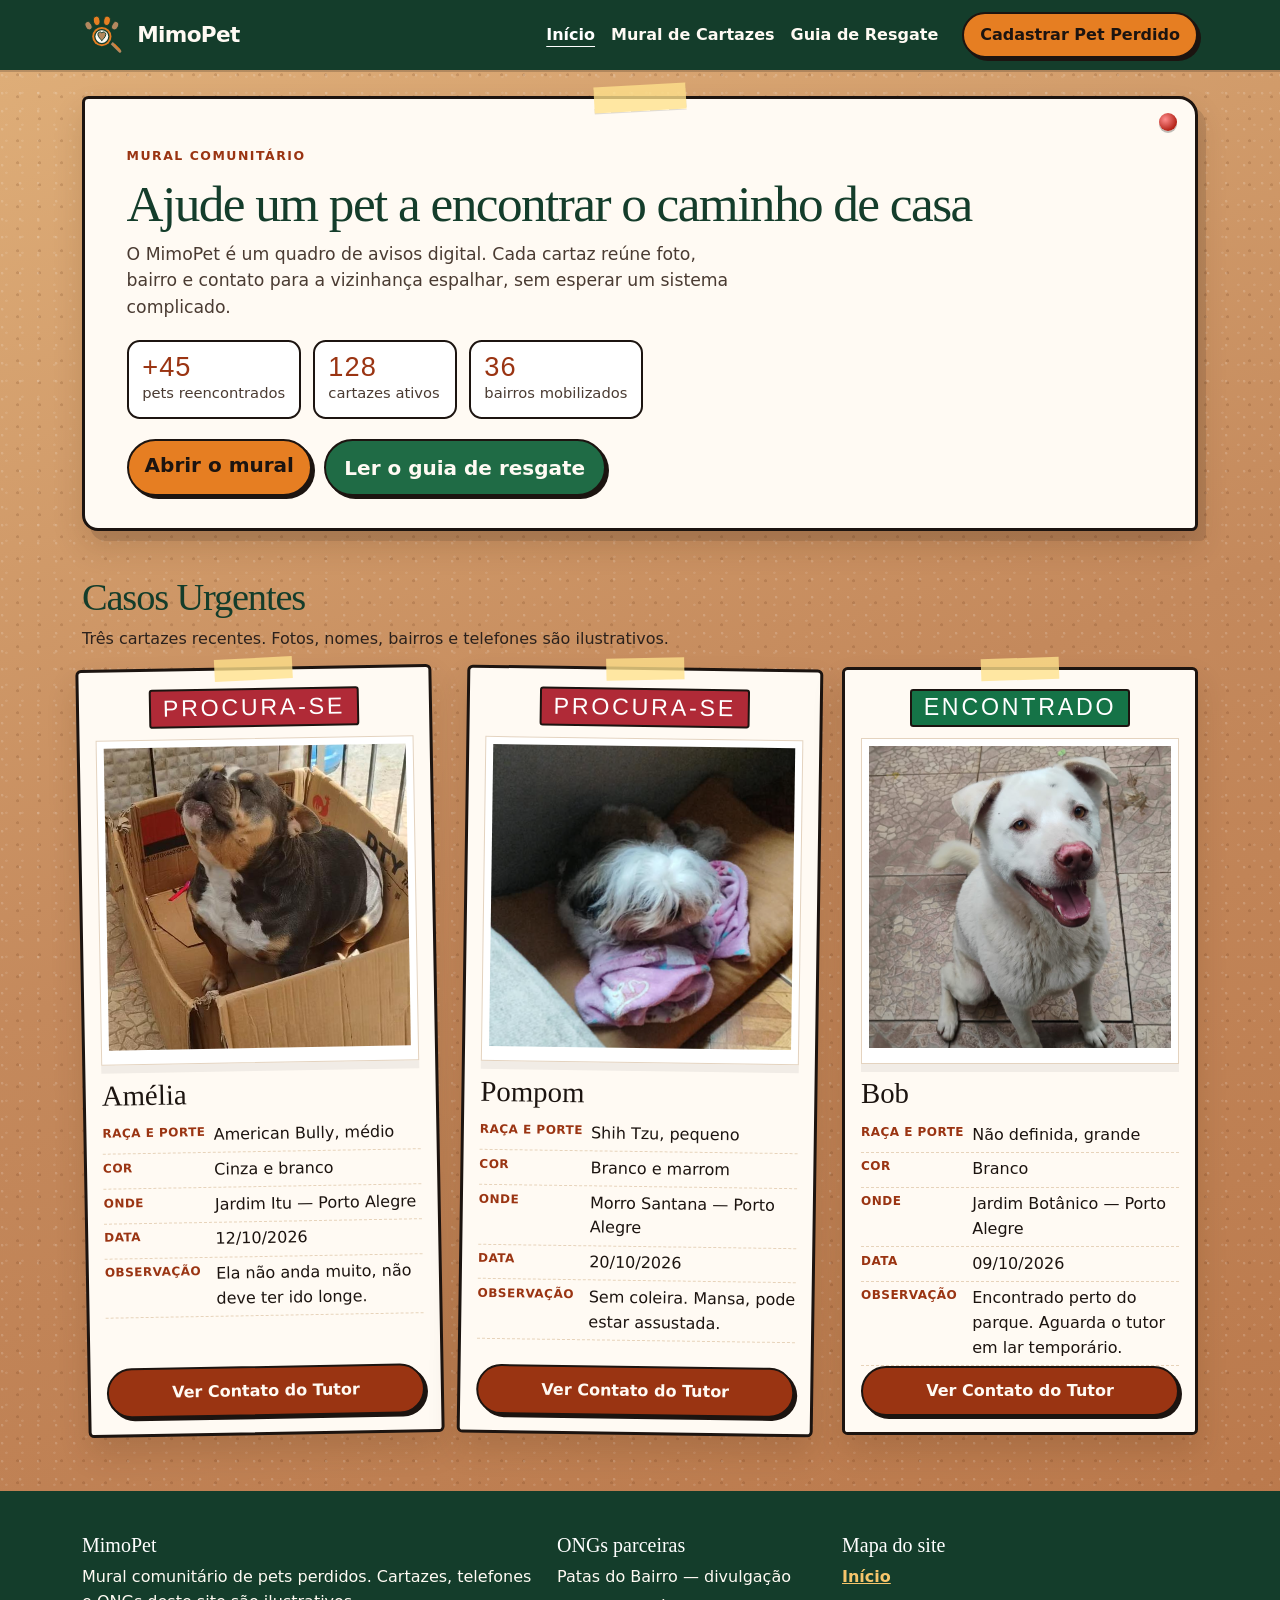
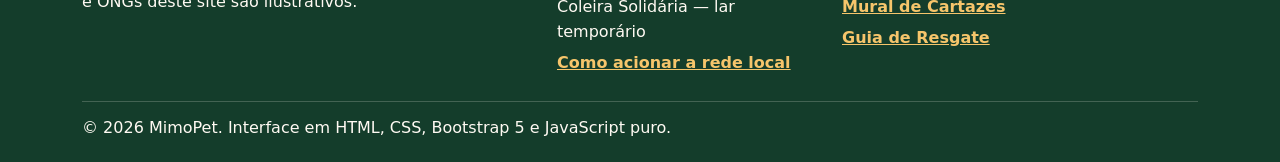
==== index.html @ 100d83ca "first commit" ====
<!DOCTYPE html>
<html lang="pt-BR">
  <head>
    <meta charset="UTF-8">
    <meta name="viewport" content="width=device-width, initial-scale=1">
    <meta name="description" content="MimoPet é o mural comunitário para reunir pets perdidos com seus tutores.">
    <meta name="theme-color" content="#143d2b">
    <title>MimoPet | Ajude um pet a encontrar o caminho de casa</title>
    <link rel="icon" href="images/logo.svg" type="image/svg+xml">
    <link rel="stylesheet" href="https://cdn.jsdelivr.net/npm/bootstrap@5.3.3/dist/css/bootstrap.min.css" integrity="sha384-QWTKZyjpPEjISv5WaRU9OFeRpok6YctnYmDr5pNlyT2bRjXh0JMhjY6hW+ALEwIH" crossorigin="anonymous">
    <link rel="stylesheet" href="css/style.css">
  </head>
  <body>
    <a class="skip-link" href="#conteudo">Ir para o conteúdo</a>

    <header>
      <nav class="navbar navbar-expand-lg navbar-dark mural-nav sticky-top" aria-label="Principal">
        <div class="container">
          <a class="navbar-brand" href="index.html">
            <img src="images/logo.svg" alt="" width="44" height="44">
            MimoPet
          </a>
          <button class="navbar-toggler" type="button" data-bs-toggle="collapse" data-bs-target="#menuPrincipal" aria-controls="menuPrincipal" aria-expanded="false" aria-label="Abrir menu">
            <span class="navbar-toggler-icon"></span>
          </button>
          <div class="collapse navbar-collapse" id="menuPrincipal">
            <ul class="navbar-nav ms-auto mb-2 mb-lg-0">
              <li class="nav-item"><a class="nav-link active" href="index.html" aria-current="page">Início</a></li>
              <li class="nav-item"><a class="nav-link" href="html/mural.html">Mural de Cartazes</a></li>
              <li class="nav-item"><a class="nav-link" href="html/guias.html">Guia de Resgate</a></li>
            </ul>
            <a class="btn btn-alerta ms-lg-3" href="html/mural.html#cadastrar">Cadastrar Pet Perdido</a>
          </div>
        </div>
      </nav>
    </header>

    <main id="conteudo">
      <section class="hero-faixa" aria-labelledby="titulo-hero">
        <div class="container">
          <div class="folha-hero">
            <span class="pino" aria-hidden="true"></span>
            <p class="eyebrow">Mural comunitário</p>
            <h1 id="titulo-hero">Ajude um pet a encontrar o caminho de casa</h1>
            <p class="hero-texto">O MimoPet é um quadro de avisos digital. Cada cartaz reúne foto, bairro e contato para a vizinhança espalhar, sem esperar um sistema complicado.</p>
            <ul class="stats">
              <li><strong data-contador="45" data-prefixo="+">+0</strong><span>pets reencontrados</span></li>
              <li><strong data-contador="128">0</strong><span>cartazes ativos</span></li>
              <li><strong data-contador="36">0</strong><span>bairros mobilizados</span></li>
            </ul>
            <div class="acoes-hero">
              <a class="btn btn-alerta btn-lg" href="html/mural.html">Abrir o mural</a>
              <a class="btn btn-verde btn-lg" href="html/guias.html">Ler o guia de resgate</a>
            </div>
          </div>
        </div>
      </section>

      <section class="secao" aria-labelledby="titulo-urgentes">
        <div class="container">
          <h2 class="titulo-secao" id="titulo-urgentes">Casos Urgentes</h2>
          <p class="subtitulo">Três cartazes recentes. Fotos, nomes, bairros e telefones são ilustrativos.</p>
          <div class="row g-4 grade-cartazes">
            <div class="col-md-4 d-flex">
              <article class="cartaz w-100">
                <div class="cartaz-papel">
                  <div class="cartaz-topo"><span class="badge bg-danger">PROCURA-SE</span></div>
                  <figure class="cartaz-foto">
                    <img src="images/amelia.png" alt="Amélia, american bully cinza, branca e caramelo, dentro de uma caixa de papelão." width="600" height="600">
                  </figure>
                  <div class="cartaz-dados">
                    <h3>Amélia</h3>
                    <dl>
                      <div><dt>Raça e porte</dt><dd>American Bully, médio</dd></div>
                      <div><dt>Cor</dt><dd>Cinza e branco</dd></div>
                      <div><dt>Onde</dt><dd>Jardim Itu — Porto Alegre</dd></div>
                      <div><dt>Data</dt><dd>12/10/2026</dd></div>
                      <div><dt>Observação</dt><dd>Ela não anda muito, não deve ter ido longe.</dd></div>
                    </dl>
                    <button class="btn btn-contato" type="button" data-bs-toggle="modal" data-bs-target="#modalContato" data-pet="Amélia" data-papel="Tutora" data-pessoa="Camila Ribeiro" data-telefone="(11) 99000-1204" data-nota="Número ilustrativo. Não corresponde a uma pessoa real.">Ver Contato do Tutor</button>
                  </div>
                </div>
              </article>
            </div>
            <div class="col-md-4 d-flex">
              <article class="cartaz w-100">
                <div class="cartaz-papel">
                  <div class="cartaz-topo"><span class="badge bg-danger">PROCURA-SE</span></div>
                  <figure class="cartaz-foto">
                    <img src="images/pompom.png" alt="Pompom, shih-tzu branca e marrom, deitada numa manta rosa." width="600" height="600">
                  </figure>
                  <div class="cartaz-dados">
                    <h3>Pompom</h3>
                    <dl>
                      <div><dt>Raça e porte</dt><dd>Shih Tzu, pequeno</dd></div>
                      <div><dt>Cor</dt><dd>Branco e marrom</dd></div>
                      <div><dt>Onde</dt><dd>Morro Santana — Porto Alegre</dd></div>
                      <div><dt>Data</dt><dd>20/10/2026</dd></div>
                      <div><dt>Observação</dt><dd>Sem coleira. Mansa, pode estar assustada.</dd></div>
                    </dl>
                    <button class="btn btn-contato" type="button" data-bs-toggle="modal" data-bs-target="#modalContato" data-pet="Pompom" data-papel="Tutora" data-pessoa="Helena Dias" data-telefone="(41) 99000-7781" data-nota="Número ilustrativo. Não corresponde a uma pessoa real.">Ver Contato do Tutor</button>
                  </div>
                </div>
              </article>
            </div>
            <div class="col-md-4 d-flex">
              <article class="cartaz w-100">
                <div class="cartaz-papel">
                  <div class="cartaz-topo"><span class="badge bg-success">ENCONTRADO</span></div>
                  <figure class="cartaz-foto">
                    <img src="images/bob.png" alt="Bob, cão branco de porte grande, sentado, com o focinho rosado." width="600" height="600">
                  </figure>
                  <div class="cartaz-dados">
                    <h3>Bob</h3>
                    <dl>
                      <div><dt>Raça e porte</dt><dd>Não definida, grande</dd></div>
                      <div><dt>Cor</dt><dd>Branco</dd></div>
                      <div><dt>Onde</dt><dd>Jardim Botânico — Porto Alegre</dd></div>
                      <div><dt>Data</dt><dd>09/10/2026</dd></div>
                      <div><dt>Observação</dt><dd>Encontrado perto do parque. Aguarda o tutor em lar temporário.</dd></div>
                    </dl>
                    <button class="btn btn-contato" type="button" data-bs-toggle="modal" data-bs-target="#modalContato" data-pet="Bob" data-papel="Quem encontrou" data-pessoa="Abrigo Leste" data-telefone="(21) 99000-3302" data-nota="Número ilustrativo. Não corresponde a uma pessoa real.">Ver Contato do Tutor</button>
                  </div>
                </div>
              </article>
            </div>
          </div>
        </div>
      </section>
    </main>

    <footer class="rodape">
      <div class="container">
        <div class="row g-4">
          <div class="col-md-5">
            <h2>MimoPet</h2>
            <p class="mb-0">Mural comunitário de pets perdidos. Cartazes, telefones e ONGs deste site são ilustrativos.</p>
          </div>
          <div class="col-6 col-md-3">
            <h2>ONGs parceiras</h2>
            <ul>
              <li>Patas do Bairro — divulgação</li>
              <li>Coleira Solidária — lar temporário</li>
              <li><a href="html/guias.html">Como acionar a rede local</a></li>
            </ul>
          </div>
          <div class="col-6 col-md-4">
            <h2>Mapa do site</h2>
            <ul>
              <li><a href="index.html">Início</a></li>
              <li><a href="html/mural.html">Mural de Cartazes</a></li>
              <li><a href="html/guias.html">Guia de Resgate</a></li>
            </ul>
          </div>
        </div>
        <p class="rodape-base mb-0">© <span id="ano-atual">2026</span> MimoPet. Interface em HTML, CSS, Bootstrap 5 e JavaScript puro.</p>
      </div>
    </footer>

    <div class="modal fade" id="modalContato" tabindex="-1" aria-labelledby="contato-titulo" aria-hidden="true">
      <div class="modal-dialog modal-dialog-centered">
        <div class="modal-content">
          <div class="modal-header">
            <h2 class="modal-title h4" id="contato-titulo">Contato</h2>
            <button class="btn-close" type="button" data-bs-dismiss="modal" aria-label="Fechar"></button>
          </div>
          <div class="modal-body">
            <p class="mb-1"><span id="contato-papel">Tutor</span></p>
            <p class="fs-4 mb-1" id="contato-pessoa"></p>
            <p class="mb-2"><strong>Telefone: </strong><span id="contato-telefone"></span></p>
            <p class="mb-0" id="contato-nota"></p>
          </div>
        </div>
      </div>
    </div>

    <script src="https://cdn.jsdelivr.net/npm/bootstrap@5.3.3/dist/js/bootstrap.bundle.min.js" integrity="sha384-YvpcrYf0tY3lHB60NNkmXc5s9fDVZLESaAA55NDzOxhy9GkcIdslK1eN7N6jIeHz" crossorigin="anonymous"></script>
    <script src="js/main.js"></script>
  </body>
</html>
---- css/style.css ----
:root {
  --terracota: #d35400;
  --terracota-escura: #9a3412;
  --laranja: #e67e22;
  --verde: #1f6b45;
  --verde-escuro: #143d2b;
  --papel: #fffaf3;
  --tinta: #1c1410;
  --suave: #4a3b32;
  --linha: #e4d3bf;
  --fita: rgba(255, 226, 140, 0.78);
  --sombra: 0 16px 30px rgba(70, 36, 12, 0.16);
  --fonte: "Segoe UI", system-ui, sans-serif;
  --aviso: Impact, Haettenschweiler, "Arial Narrow", sans-serif;
}

*,
*::before,
*::after {
  box-sizing: border-box;
}

html {
  scroll-behavior: smooth;
}

body {
  margin: 0;
  color: var(--tinta);
  font-family: var(--fonte);
  line-height: 1.55;
  background-color: #c4895c;
  background-image:
    radial-gradient(circle at 12% 18%, rgba(255, 255, 255, 0.16) 0 1px, transparent 1.6px),
    radial-gradient(circle at 80% 40%, rgba(90, 42, 12, 0.16) 0 1.2px, transparent 1.8px),
    radial-gradient(circle at 40% 80%, rgba(255, 255, 255, 0.1) 0 1px, transparent 1.5px),
    linear-gradient(160deg, #e0b07a 0%, #c4895c 46%, #b87548 100%);
  background-size: 18px 18px, 22px 22px, 16px 16px, auto;
}

img {
  max-width: 100%;
  height: auto;
}

:focus-visible {
  outline: 3px solid var(--tinta);
  outline-offset: 3px;
}

.mural-nav :focus-visible,
.rodape :focus-visible {
  outline-color: #f6c56b;
}

.skip-link {
  position: absolute;
  left: 1rem;
  top: -4rem;
  z-index: 1080;
  background: var(--laranja);
  color: var(--tinta);
  font-weight: 800;
  text-decoration: none;
  padding: 0.55rem 0.9rem;
  border-radius: 0.5rem;
  border: 2px solid var(--tinta);
}

.skip-link:focus {
  top: 1rem;
}

.mural-nav {
  background: var(--verde-escuro);
  box-shadow: 0 2px 0 rgba(0, 0, 0, 0.18);
}

.navbar-brand {
  display: flex;
  align-items: center;
  gap: 0.7rem;
  color: #fffaf3;
  font-weight: 800;
  letter-spacing: -0.03em;
  font-size: 1.35rem;
}

.navbar-brand img {
  display: block;
  width: 44px;
  height: 44px;
}

.nav-link {
  color: #fffaf3;
  font-weight: 700;
}

.nav-link.active {
  color: #f6c56b;
  text-decoration: underline;
  text-underline-offset: 0.35rem;
}

.btn-alerta,
.btn-verde,
.btn-contato,
.btn-filtro {
  border-radius: 999px;
  font-weight: 800;
  border: 2px solid var(--tinta);
  box-shadow: 3px 3px 0 var(--tinta);
}

.btn-alerta {
  background: var(--laranja);
  color: var(--tinta);
  padding: 0.55rem 1rem;
}

.btn-alerta:hover,
.btn-alerta:focus-visible,
.btn-verde:hover,
.btn-verde:focus-visible,
.btn-contato:hover,
.btn-contato:focus-visible {
  transform: translate(-1px, -1px);
  box-shadow: 4px 4px 0 var(--tinta);
  color: var(--tinta);
}

.btn-verde {
  background: var(--verde);
  color: #fffaf3;
  padding: 0.7rem 1.15rem;
}

.btn-verde:hover,
.btn-verde:focus-visible {
  color: #fffaf3;
  background: #188352;
}

.btn-contato {
  width: 100%;
  margin-top: 0.8rem;
  background: var(--terracota-escura);
  color: #fffaf3;
  padding: 0.7rem 1rem;
}

.btn-contato:hover,
.btn-contato:focus-visible {
  background: #7c2a0e;
  color: #fffaf3;
}

.hero-faixa {
  padding: 1.6rem 0 0.4rem;
}

.folha-hero {
  position: relative;
  background: var(--papel);
  color: var(--tinta);
  border: 3px solid var(--tinta);
  border-radius: 0.4rem 1.2rem 0.4rem 1rem;
  box-shadow: var(--sombra), 8px 10px 0 rgba(28, 20, 16, 0.12);
  padding: 2.2rem 1.4rem 1.6rem;
}

.folha-hero::before {
  content: "";
  position: absolute;
  top: -14px;
  left: 50%;
  width: 92px;
  height: 26px;
  transform: translateX(-50%) rotate(-3deg);
  background: var(--fita);
  box-shadow: 0 1px 0 rgba(0, 0, 0, 0.12);
}

.pino {
  position: absolute;
  top: 14px;
  right: 18px;
  width: 18px;
  height: 18px;
  border-radius: 50%;
  background: radial-gradient(circle at 35% 35%, #ff8d8d, #b42318 70%);
  box-shadow: 0 2px 0 rgba(0, 0, 0, 0.25);
}

.eyebrow {
  display: inline-block;
  margin-bottom: 0.6rem;
  color: var(--terracota-escura);
  font-size: 0.78rem;
  font-weight: 800;
  letter-spacing: 0.12em;
  text-transform: uppercase;
}

h1,
.titulo-secao,
.cartaz h2,
.folha-hero h1 {
  font-family: Georgia, "Iowan Old Style", serif;
  letter-spacing: -0.03em;
  line-height: 1.12;
}

.folha-hero h1,
.titulo-secao,
.titulo-pagina {
  color: var(--verde-escuro);
}

.folha-hero h1,
.titulo-pagina {
  font-size: clamp(2rem, 4vw, 3.35rem);
}

.titulo-secao {
  font-size: clamp(1.7rem, 3vw, 2.4rem);
}

.hero-texto {
  max-width: 38rem;
  color: var(--suave);
  font-size: 1.08rem;
}

.acoes-hero,
.stats {
  display: flex;
  flex-wrap: wrap;
  gap: 0.75rem;
}

.acoes-hero {
  margin-top: 1.3rem;
}

.stats {
  margin: 1.2rem 0 0;
  padding: 0;
  list-style: none;
}

.stats li {
  min-width: 9rem;
  background: #fff;
  border: 2px solid var(--tinta);
  border-radius: 0.8rem;
  padding: 0.7rem 0.85rem;
}

.stats strong {
  display: block;
  font-family: var(--aviso);
  font-size: 1.7rem;
  font-weight: 400;
  letter-spacing: 0.04em;
  color: var(--terracota-escura);
  line-height: 1;
}

.stats span {
  color: var(--suave);
  font-size: 0.92rem;
}

.secao {
  padding: 2.4rem 0 3rem;
}

.subtitulo {
  max-width: 40rem;
  color: #2b211c;
}

.cartaz {
  height: 100%;
}

.cartaz-papel {
  position: relative;
  height: 100%;
  display: flex;
  flex-direction: column;
  background: var(--papel);
  border: 3px solid var(--tinta);
  border-radius: 0.35rem;
  box-shadow: var(--sombra);
  padding: 1.15rem 1rem 1rem;
}

.cartaz-papel::before {
  content: "";
  position: absolute;
  top: -12px;
  left: 50%;
  width: 78px;
  height: 22px;
  transform: translateX(-50%) rotate(-2deg);
  background: var(--fita);
}

.grade-cartazes > :nth-child(3n + 1) .cartaz-papel {
  transform: rotate(-1deg);
}

.grade-cartazes > :nth-child(3n + 2) .cartaz-papel {
  transform: rotate(0.8deg);
}

.cartaz-papel,
.btn-alerta,
.btn-verde,
.btn-contato,
.btn-filtro {
  transition: transform 0.18s ease, box-shadow 0.18s ease;
}

.cartaz:hover .cartaz-papel,
.cartaz:focus-within .cartaz-papel {
  transform: rotate(0deg) translateY(-6px);
}

.cartaz-topo {
  display: flex;
  justify-content: center;
  margin-bottom: 0.7rem;
}

.cartaz .badge {
  font-family: var(--aviso);
  font-size: 1.45rem;
  font-weight: 400;
  letter-spacing: 0.12em;
  padding: 0.35rem 0.75rem;
  border-radius: 0.2rem;
  border: 2px solid var(--tinta);
}

.cartaz .bg-danger {
  background-color: #b02a37 !important;
}

.cartaz .bg-success {
  background-color: #157347 !important;
}

.cartaz-foto {
  margin: 0 0 0.8rem;
  background: #fff;
  padding: 0.45rem 0.45rem 0.9rem;
  border: 1px solid var(--linha);
  box-shadow: 0 8px 0 rgba(28, 20, 16, 0.06);
}

.cartaz-foto img,
.preview-foto {
  width: 100%;
  aspect-ratio: 1;
  object-fit: cover;
  background: #f3e6d4;
}

.cartaz h2,
.cartaz h3 {
  margin: 0 0 0.45rem;
  font-family: Georgia, "Iowan Old Style", serif;
  font-size: 1.8rem;
  color: var(--tinta);
}

.cartaz-dados {
  display: flex;
  flex-direction: column;
  flex: 1;
}

.cartaz dl {
  margin: 0;
}

.cartaz dl div {
  display: grid;
  grid-template-columns: 6.6rem 1fr;
  gap: 0.35rem;
  padding: 0.28rem 0;
  border-bottom: 1px dashed #e7d3ba;
}

.cartaz dt {
  margin: 0;
  color: var(--terracota-escura);
  font-size: 0.75rem;
  font-weight: 800;
  letter-spacing: 0.04em;
  text-transform: uppercase;
}

.cartaz dd {
  margin: 0;
}

.btn-contato {
  margin-top: auto;
}

.barra-filtros {
  display: flex;
  flex-wrap: wrap;
  gap: 0.6rem;
  align-items: center;
  background: rgba(255, 250, 243, 0.92);
  border: 3px solid var(--tinta);
  border-radius: 1rem;
  padding: 0.9rem;
  margin-bottom: 1.4rem;
}

.btn-filtro {
  background: #fff;
  color: var(--tinta);
  padding: 0.45rem 0.9rem;
}

.btn-filtro.active,
.btn-filtro:hover,
.btn-filtro:focus-visible {
  background: var(--verde-escuro);
  color: #fffaf3;
}

.aviso-vazio,
.aviso-publicado {
  background: var(--papel);
  border: 2px dashed var(--terracota-escura);
  border-radius: 0.8rem;
  padding: 0.9rem 1rem;
  color: var(--tinta);
  font-weight: 700;
}

.oculto {
  display: none !important;
}

.titulo-pagina {
  font-size: clamp(2rem, 4vw, 3rem);
}

.cabecalho-pagina {
  padding-top: 1.8rem;
}

.painel-papel {
  background: rgba(255, 250, 243, 0.94);
  border: 3px solid var(--tinta);
  border-radius: 1rem;
  padding: 1rem 1.1rem;
}

.accordion-item {
  border: 2px solid var(--tinta);
  background: var(--papel);
  overflow: hidden;
}

.accordion-item + .accordion-item {
  margin-top: 0.7rem;
}

.accordion-button {
  font-weight: 800;
  color: var(--tinta);
  background: var(--papel);
  box-shadow: none;
}

.accordion-button:not(.collapsed) {
  color: var(--verde-escuro);
  background: #f3e7d4;
  box-shadow: none;
}

.accordion-button:focus {
  box-shadow: inset 0 0 0 3px #f6c56b;
}

.accordion-body {
  color: var(--tinta);
  border-top: 1px dashed var(--linha);
}

.modal-content {
  border: 3px solid var(--tinta);
  border-radius: 0.8rem;
  background: var(--papel);
}

.modal-header {
  border-bottom: 2px solid var(--tinta);
}

.modal-title {
  font-family: Georgia, "Iowan Old Style", serif;
  color: var(--verde-escuro);
}

.form-label {
  font-weight: 800;
  color: var(--tinta);
}

.form-control,
.form-select {
  border: 2px solid #8d7768;
  border-radius: 0.7rem;
  background: #fff;
  min-height: 2.8rem;
}

.form-control:focus,
.form-select:focus {
  border-color: var(--terracota-escura);
  box-shadow: 0 0 0 3px rgba(154, 52, 18, 0.25);
}

.preview-foto {
  max-height: 220px;
  width: auto;
  border: 3px solid var(--tinta);
  border-radius: 0.4rem;
}

.rodape {
  background: var(--verde-escuro);
  color: #fffaf3;
  padding: 2.6rem 0 1.3rem;
  margin-top: 0.5rem;
}

.rodape h2 {
  font-family: Georgia, "Iowan Old Style", serif;
  font-size: 1.25rem;
  color: #fff;
}

.rodape a {
  color: #f6c56b;
  font-weight: 800;
}

.rodape ul {
  list-style: none;
  margin: 0;
  padding: 0;
}

.rodape li + li {
  margin-top: 0.35rem;
}

.rodape-base {
  border-top: 1px solid rgba(255, 250, 243, 0.2);
  margin-top: 1.6rem;
  padding-top: 0.9rem;
}

@media (min-width: 992px) {
  .folha-hero {
    padding: 2.8rem 2.6rem 2rem;
  }
}

@media (max-width: 575.98px) {
  .acoes-hero .btn,
  .barra-filtros .btn {
    width: 100%;
  }

  .grade-cartazes > :nth-child(n) .cartaz-papel {
    transform: none;
  }

  .cartaz dl div {
    grid-template-columns: 1fr;
    gap: 0;
  }
}

@media (prefers-reduced-motion: reduce) {
  html {
    scroll-behavior: auto;
  }

  .cartaz-papel,
  .btn-alerta,
  .btn-verde,
  .btn-contato,
  .btn-filtro {
    transition: none;
  }

  .grade-cartazes > :nth-child(n) .cartaz-papel,
  .cartaz:hover .cartaz-papel,
  .cartaz:focus-within .cartaz-papel {
    transform: none;
  }
}
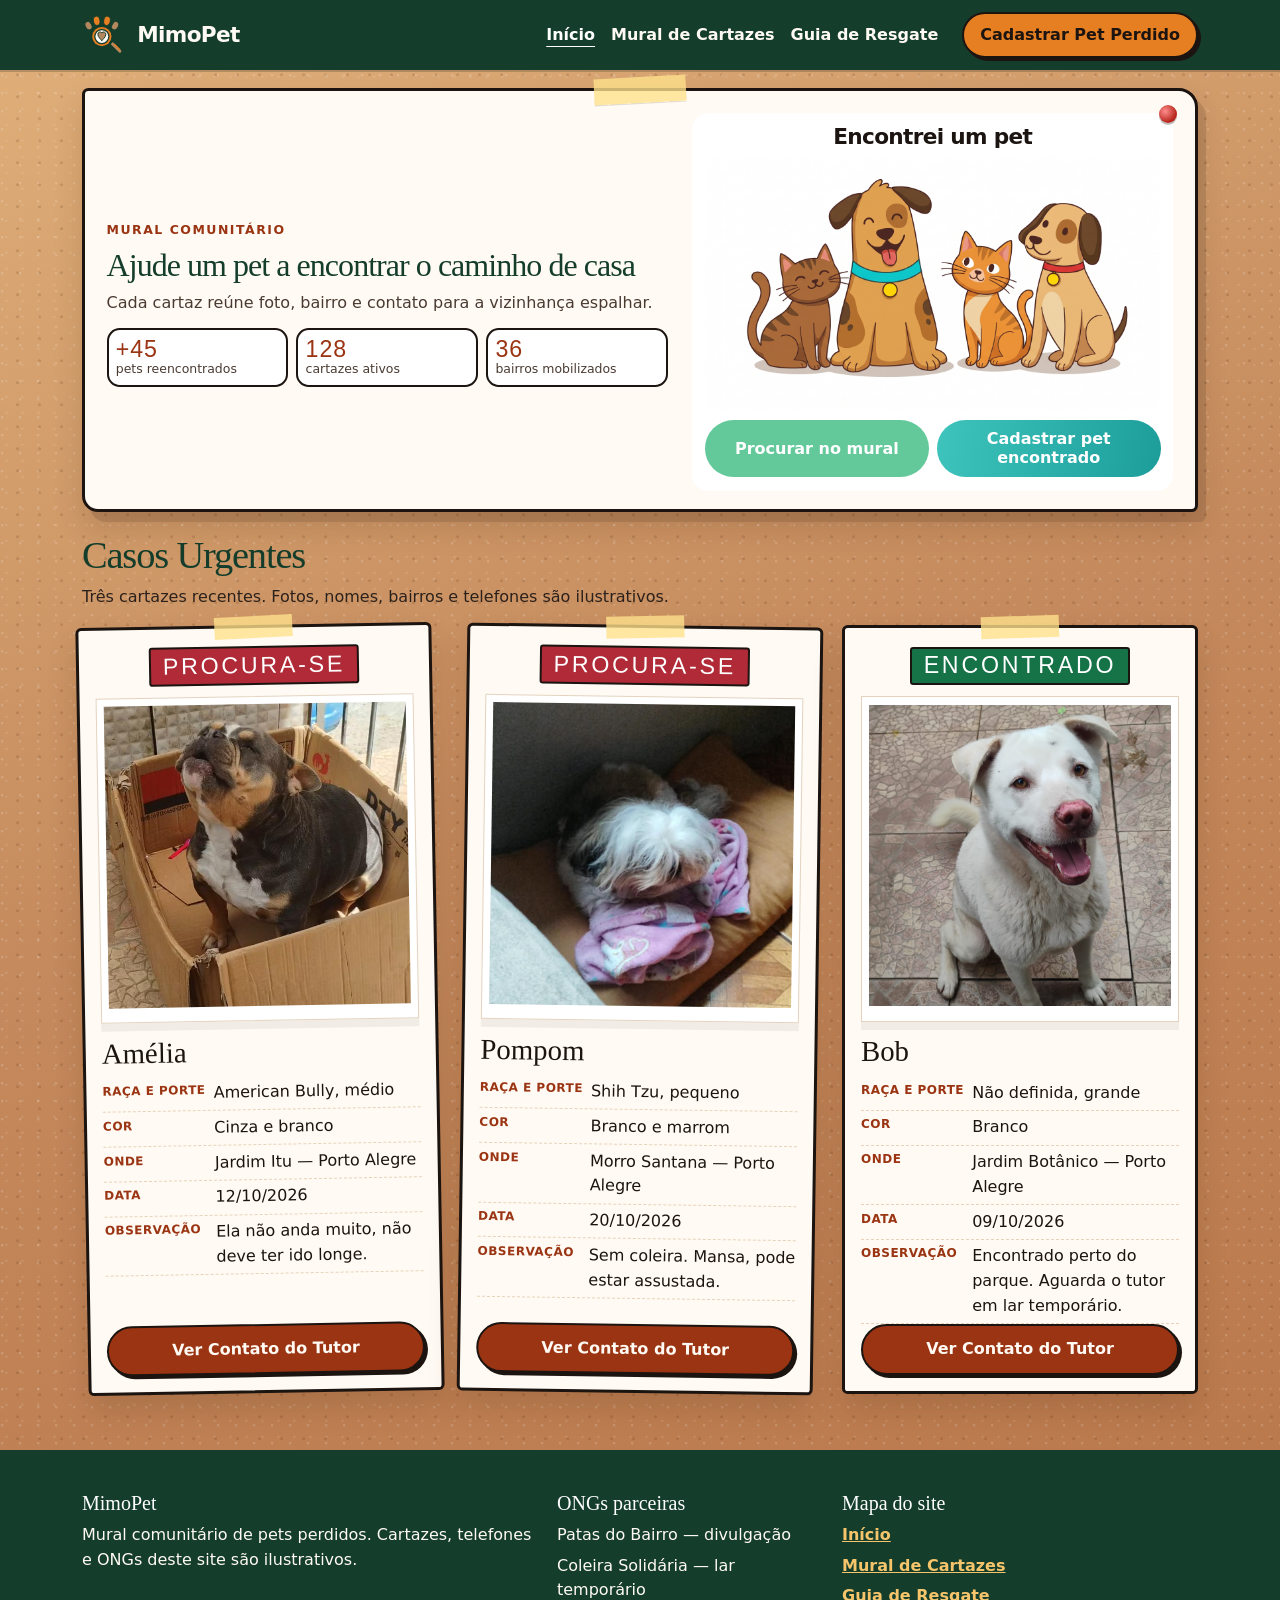
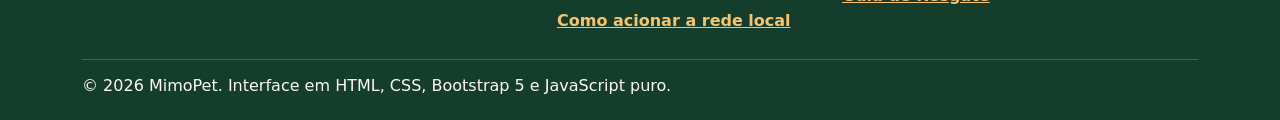
==== commit 840638e8: "melhoria na capa e responsividade" ====
--- a/index.html
+++ b/index.html
@@ -38,25 +38,33 @@
     <main id="conteudo">
       <section class="hero-faixa" aria-labelledby="titulo-hero">
         <div class="container">
-          <div class="folha-hero">
+          <div class="folha-hero folha-entrada">
             <span class="pino" aria-hidden="true"></span>
-            <p class="eyebrow">Mural comunitário</p>
-            <h1 id="titulo-hero">Ajude um pet a encontrar o caminho de casa</h1>
-            <p class="hero-texto">O MimoPet é um quadro de avisos digital. Cada cartaz reúne foto, bairro e contato para a vizinhança espalhar, sem esperar um sistema complicado.</p>
-            <ul class="stats">
-              <li><strong data-contador="45" data-prefixo="+">+0</strong><span>pets reencontrados</span></li>
-              <li><strong data-contador="128">0</strong><span>cartazes ativos</span></li>
-              <li><strong data-contador="36">0</strong><span>bairros mobilizados</span></li>
-            </ul>
-            <div class="acoes-hero">
-              <a class="btn btn-alerta btn-lg" href="html/mural.html">Abrir o mural</a>
-              <a class="btn btn-verde btn-lg" href="html/guias.html">Ler o guia de resgate</a>
+            <div class="entrada-grade">
+              <div>
+                <p class="eyebrow">Mural comunitário</p>
+                <h1 id="titulo-hero">Ajude um pet a encontrar o caminho de casa</h1>
+                <p class="hero-texto">Cada cartaz reúne foto, bairro e contato para a vizinhança espalhar.</p>
+                <ul class="stats">
+                  <li><strong data-contador="45" data-prefixo="+">+0</strong><span>pets reencontrados</span></li>
+                  <li><strong data-contador="128">0</strong><span>cartazes ativos</span></li>
+                  <li><strong data-contador="36">0</strong><span>bairros mobilizados</span></li>
+                </ul>
+              </div>
+              <div class="entrada-encontrei">
+                <h2 id="titulo-encontrei">Encontrei um pet</h2>
+                <img class="ilustra-pets" src="images/encontreiumpet.jpeg" alt="Dois gatos e dois cães sentados lado a lado." width="760" height="340">
+                <div class="acoes-encontrei">
+                  <a class="btn btn-procurar" href="html/mural.html">Procurar no mural</a>
+                  <a class="btn btn-encontrado" href="html/mural.html#cadastrar-encontrado">Cadastrar pet encontrado</a>
+                </div>
+              </div>
             </div>
           </div>
         </div>
       </section>
 
-      <section class="secao" aria-labelledby="titulo-urgentes">
+      <section class="secao secao-urgente" aria-labelledby="titulo-urgentes">
         <div class="container">
           <h2 class="titulo-secao" id="titulo-urgentes">Casos Urgentes</h2>
           <p class="subtitulo">Três cartazes recentes. Fotos, nomes, bairros e telefones são ilustrativos.</p>
--- a/css/style.css
+++ b/css/style.css
@@ -157,7 +157,7 @@
 }
 
 .hero-faixa {
-  padding: 1.6rem 0 0.4rem;
+  padding: 1.15rem 0 0;
 }
 
 .folha-hero {
@@ -223,14 +223,51 @@
   font-size: clamp(2rem, 4vw, 3.35rem);
 }
 
+.folha-hero.folha-entrada {
+  padding: 1.25rem 1rem 1.05rem;
+}
+
+.folha-hero.folha-entrada h1 {
+  font-size: clamp(1.7rem, 2.5vw, 2.35rem);
+  margin-bottom: 0.45rem;
+}
+
+.entrada-grade {
+  display: grid;
+  grid-template-columns: minmax(0, 1fr);
+  gap: 0.85rem 1.5rem;
+  align-items: center;
+}
+
+.entrada-grade > * {
+  min-width: 0;
+}
+
+.entrada-encontrei {
+  background: #fff;
+  border-radius: 1rem;
+  padding: 0.7rem 0.8rem 0.85rem;
+  text-align: center;
+}
+
+.entrada-encontrei h2 {
+  margin: 0;
+  color: #1c1410;
+  font-family: "Segoe UI", system-ui, sans-serif;
+  font-size: 1.35rem;
+  font-weight: 800;
+  letter-spacing: -0.03em;
+}
+
 .titulo-secao {
   font-size: clamp(1.7rem, 3vw, 2.4rem);
 }
 
 .hero-texto {
-  max-width: 38rem;
+  max-width: 36rem;
+  margin-bottom: 0;
   color: var(--suave);
-  font-size: 1.08rem;
+  font-size: 1rem;
 }
 
 .acoes-hero,
@@ -241,7 +278,29 @@
 }
 
 .acoes-hero {
-  margin-top: 1.3rem;
+  margin-top: 0.85rem;
+}
+
+.folha-entrada .stats {
+  display: grid;
+  grid-template-columns: repeat(3, minmax(0, 1fr));
+  gap: 0.5rem;
+  margin-top: 0.75rem;
+}
+
+.folha-entrada .stats li {
+  min-width: 0;
+  padding: 0.5rem 0.45rem;
+}
+
+.folha-entrada .stats strong {
+  font-size: clamp(1.15rem, 2vw, 1.45rem);
+}
+
+.folha-entrada .stats span {
+  display: block;
+  font-size: 0.78rem;
+  line-height: 1.25;
 }
 
 .stats {
@@ -275,6 +334,67 @@
 
 .secao {
   padding: 2.4rem 0 3rem;
+}
+
+.secao-urgente {
+  padding-top: 1.35rem;
+}
+
+.ilustra-pets {
+  display: block;
+  width: 100%;
+  height: auto;
+  margin: 0.35rem auto 0.65rem;
+  object-fit: contain;
+}
+
+.acoes-encontrei {
+  display: flex;
+  flex-wrap: wrap;
+  align-items: stretch;
+  gap: 0.5rem;
+}
+
+.btn-procurar,
+.btn-encontrado {
+  display: inline-flex;
+  align-items: center;
+  justify-content: center;
+  flex: 1 1 11rem;
+  width: auto;
+  min-height: 2.9rem;
+  border: 0;
+  border-radius: 999px;
+  color: #fff;
+  font-weight: 700;
+  line-height: 1.15;
+  padding: 0.62rem 1rem;
+  text-align: center;
+  box-shadow: none;
+}
+
+.btn-procurar {
+  white-space: nowrap;
+}
+
+.btn-procurar {
+  background: #63c99a;
+}
+
+.btn-procurar:hover,
+.btn-procurar:focus-visible {
+  background: #49b888;
+  color: #fff;
+}
+
+.btn-encontrado {
+  background: linear-gradient(100deg, #3ec4bc 0%, #1c9d9a 100%);
+}
+
+.btn-encontrado:hover,
+.btn-encontrado:focus-visible {
+  background: linear-gradient(100deg, #2eb3ab 0%, #148784 100%);
+  color: #fff;
 }
 
 .subtitulo {
@@ -574,15 +694,28 @@
   padding-top: 0.9rem;
 }
 
-@media (min-width: 992px) {
-  .folha-hero {
-    padding: 2.8rem 2.6rem 2rem;
+@media (min-width: 768px) {
+  .entrada-grade {
+    grid-template-columns: minmax(0, 1.05fr) minmax(240px, 0.9fr);
+  }
+
+  .folha-hero.folha-entrada {
+    padding: 1.35rem 1.35rem 1.15rem;
   }
 }
 
 @media (max-width: 575.98px) {
-  .acoes-hero .btn,
+  .folha-entrada .stats li {
+    padding: 0.4rem 0.3rem;
+  }
+
+  .folha-entrada .stats span {
+    font-size: 0.7rem;
+  }
+
+  .acoes-encontrei .btn,
   .barra-filtros .btn {
+    flex-basis: 100%;
     width: 100%;
   }
 
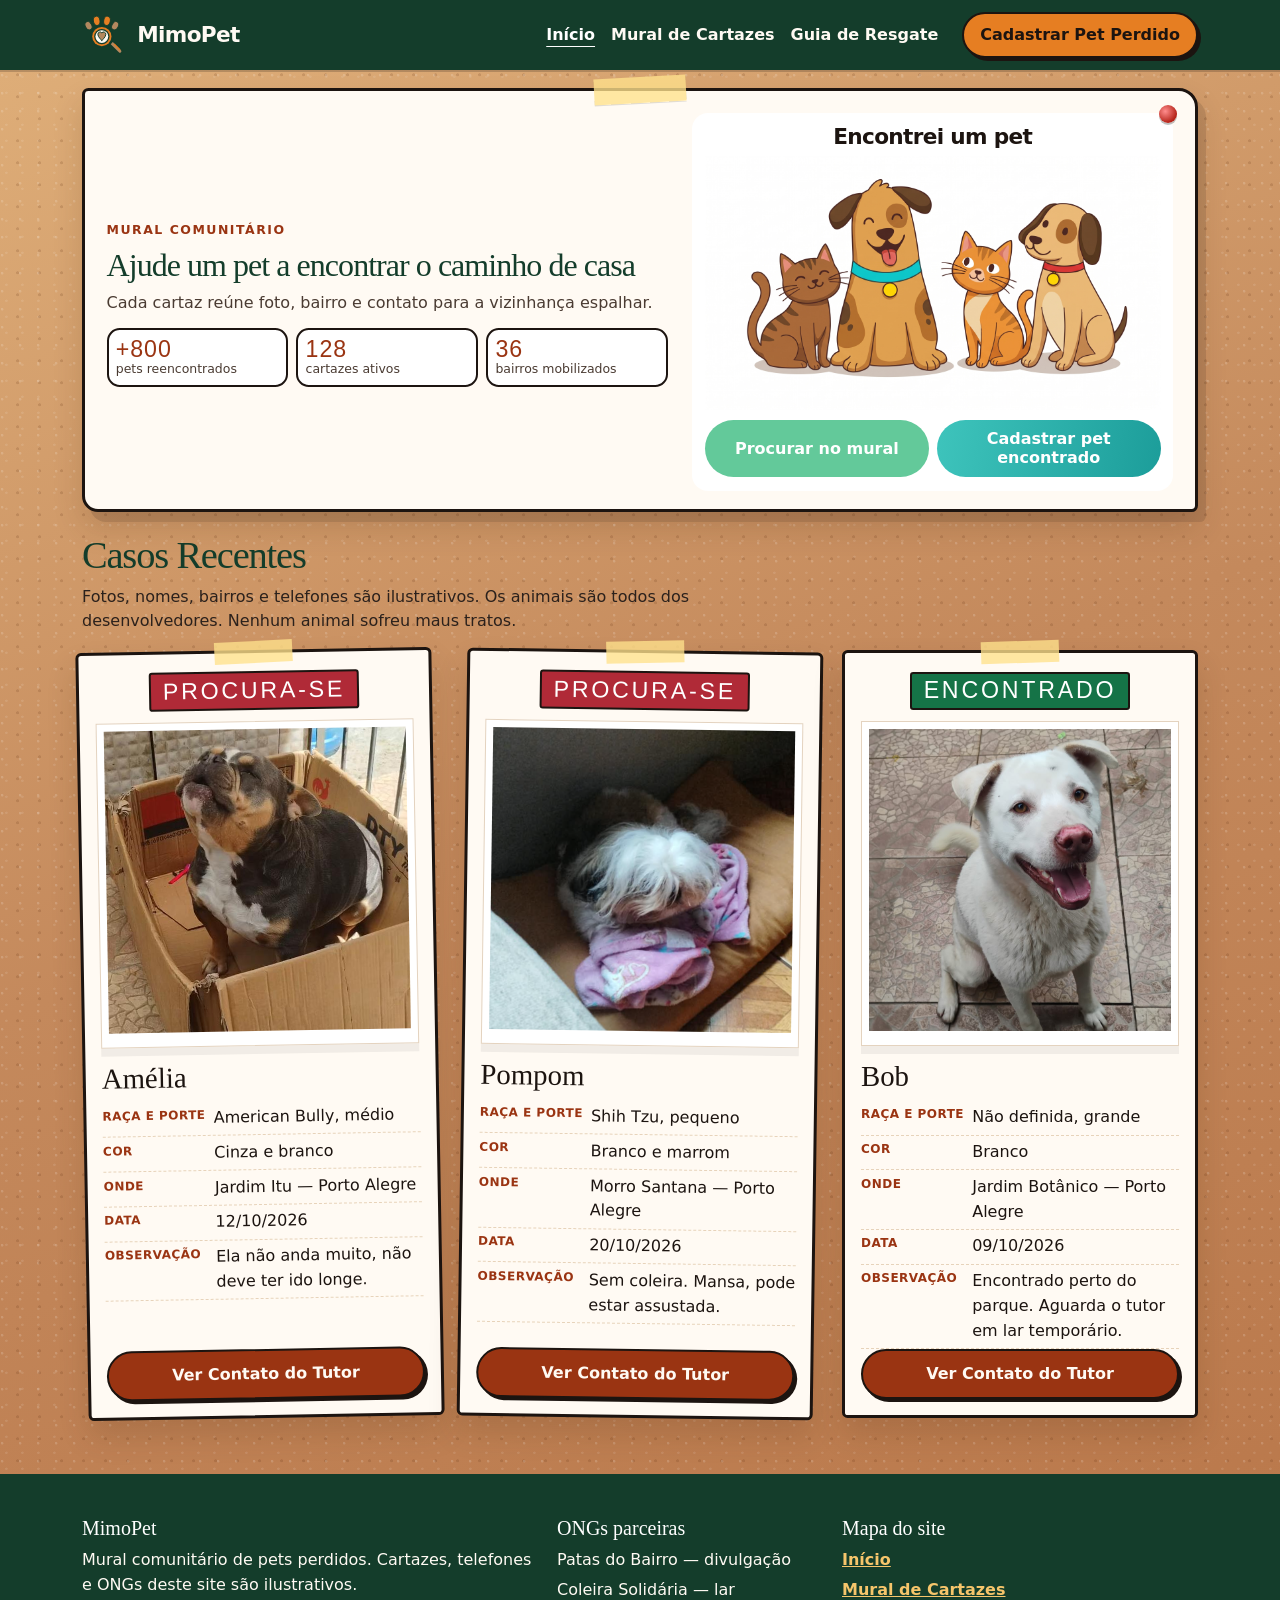
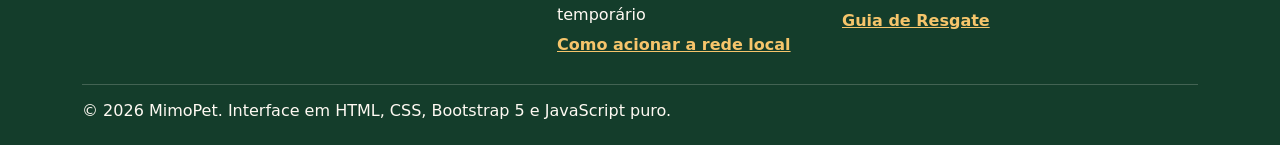
==== commit 939e1fb4: "ajustes em textos" ====
--- a/index.html
+++ b/index.html
@@ -46,7 +46,7 @@
                 <h1 id="titulo-hero">Ajude um pet a encontrar o caminho de casa</h1>
                 <p class="hero-texto">Cada cartaz reúne foto, bairro e contato para a vizinhança espalhar.</p>
                 <ul class="stats">
-                  <li><strong data-contador="45" data-prefixo="+">+0</strong><span>pets reencontrados</span></li>
+                  <li><strong data-contador="800" data-prefixo="+">+0</strong><span>pets reencontrados</span></li>
                   <li><strong data-contador="128">0</strong><span>cartazes ativos</span></li>
                   <li><strong data-contador="36">0</strong><span>bairros mobilizados</span></li>
                 </ul>
@@ -66,8 +66,8 @@
 
       <section class="secao secao-urgente" aria-labelledby="titulo-urgentes">
         <div class="container">
-          <h2 class="titulo-secao" id="titulo-urgentes">Casos Urgentes</h2>
-          <p class="subtitulo">Três cartazes recentes. Fotos, nomes, bairros e telefones são ilustrativos.</p>
+          <h2 class="titulo-secao" id="titulo-urgentes">Casos Recentes</h2>
+          <p class="subtitulo">Fotos, nomes, bairros e telefones são ilustrativos. Os animais são todos dos desenvolvedores. Nenhum animal sofreu maus tratos.</p>
           <div class="row g-4 grade-cartazes">
             <div class="col-md-4 d-flex">
               <article class="cartaz w-100">
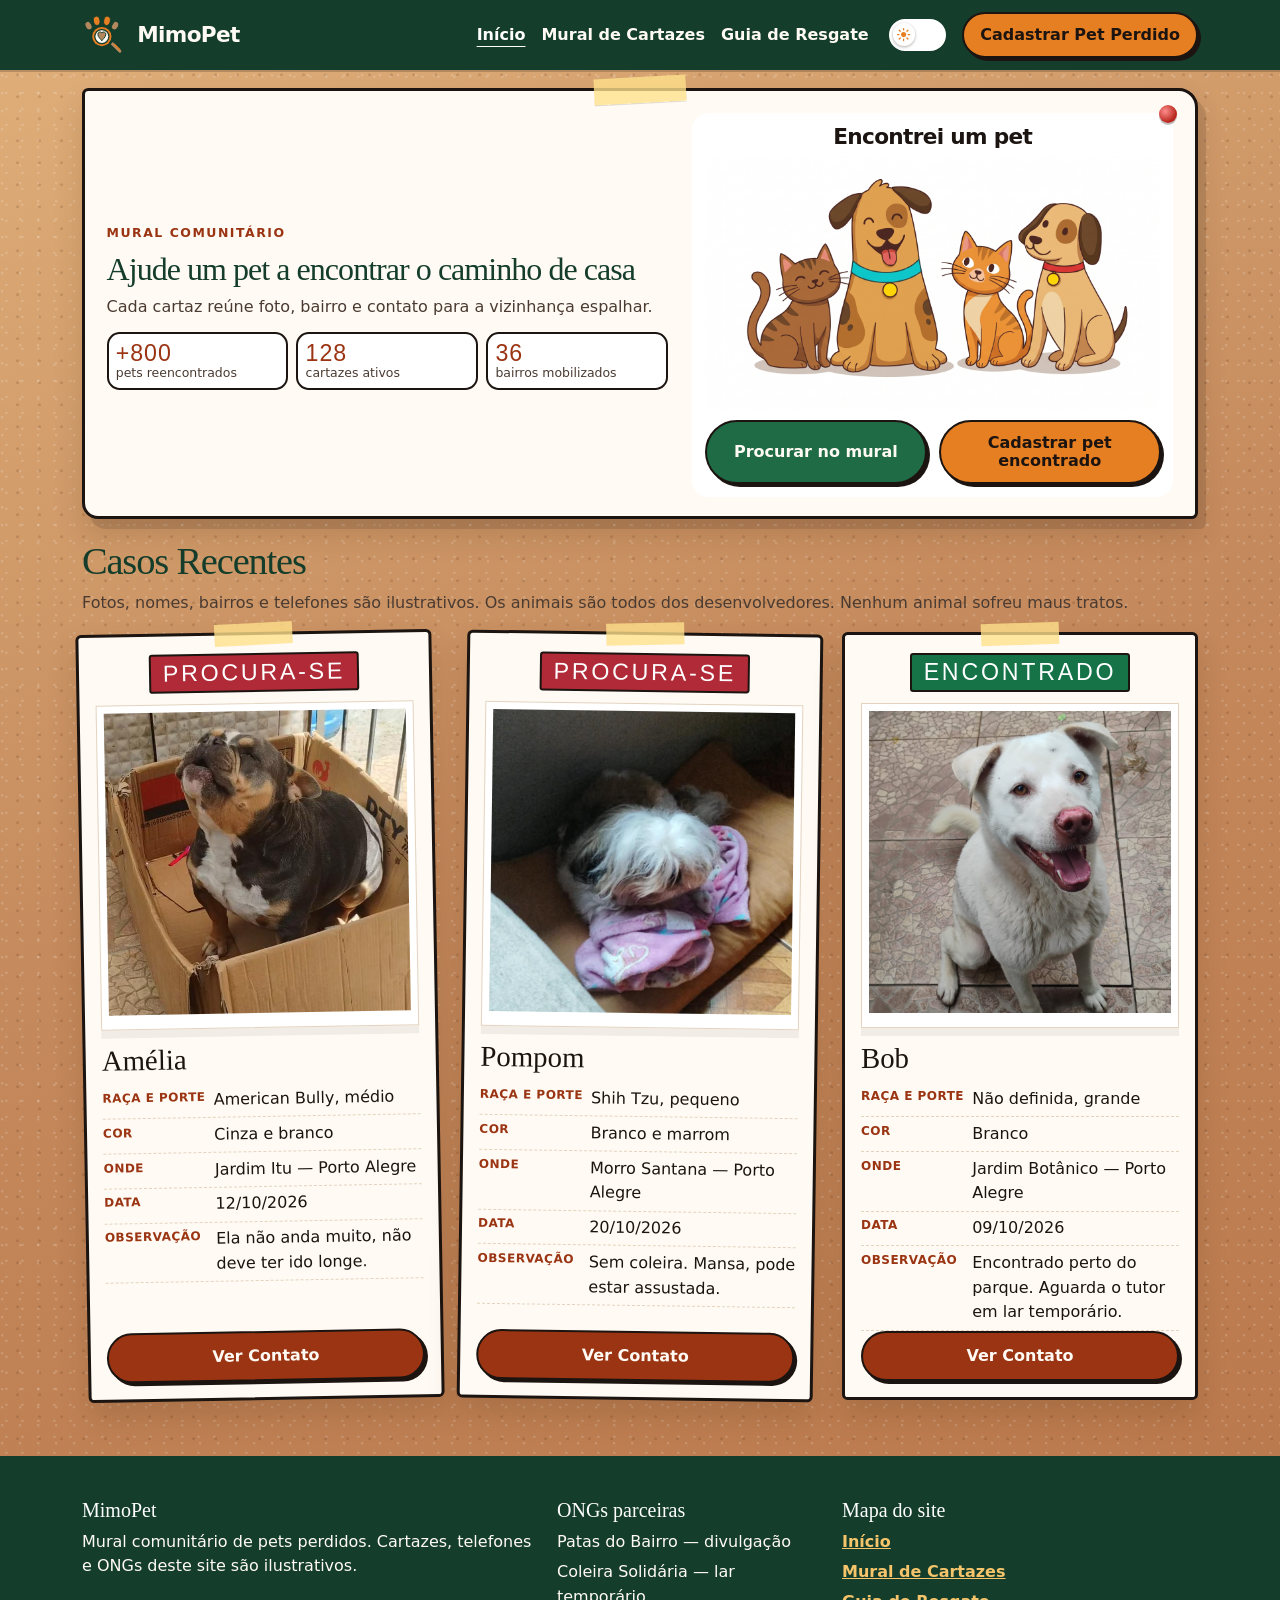
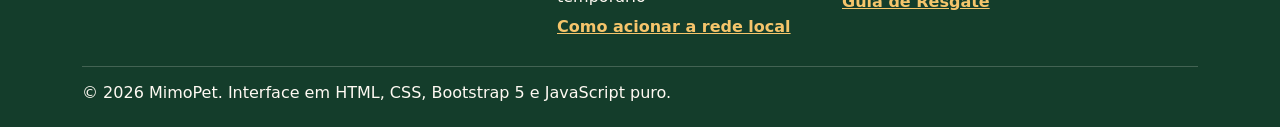
==== commit cf677902: "dark mode" ====
--- a/index.html
+++ b/index.html
@@ -5,6 +5,14 @@
     <meta name="viewport" content="width=device-width, initial-scale=1">
     <meta name="description" content="MimoPet é o mural comunitário para reunir pets perdidos com seus tutores.">
     <meta name="theme-color" content="#143d2b">
+    <script>
+      (function () {
+        var salvo = null;
+        try { salvo = localStorage.getItem("mimo-tema"); } catch (erro) { salvo = null; }
+        var escuro = salvo ? salvo === "escuro" : window.matchMedia("(prefers-color-scheme: dark)").matches;
+        document.documentElement.setAttribute("data-tema", escuro ? "escuro" : "claro");
+      })();
+    </script>
     <title>MimoPet | Ajude um pet a encontrar o caminho de casa</title>
     <link rel="icon" href="images/logo.svg" type="image/svg+xml">
     <link rel="stylesheet" href="https://cdn.jsdelivr.net/npm/bootstrap@5.3.3/dist/css/bootstrap.min.css" integrity="sha384-QWTKZyjpPEjISv5WaRU9OFeRpok6YctnYmDr5pNlyT2bRjXh0JMhjY6hW+ALEwIH" crossorigin="anonymous">
@@ -29,6 +37,21 @@
               <li class="nav-item"><a class="nav-link" href="html/mural.html">Mural de Cartazes</a></li>
               <li class="nav-item"><a class="nav-link" href="html/guias.html">Guia de Resgate</a></li>
             </ul>
+            <button class="btn-tema" id="botao-tema" type="button" role="switch" aria-pressed="false" aria-label="Ativar modo escuro">
+              <span class="tema-trilho">
+                <span class="tema-knob">
+                  <svg class="tema-sol" viewBox="0 0 24 24" focusable="false" aria-hidden="true">
+                    <circle cx="12" cy="12" r="4" fill="currentColor"></circle>
+                    <g fill="none" stroke="currentColor" stroke-width="2" stroke-linecap="round">
+                      <path d="M12 2.5v2.2M12 19.3v2.2M2.5 12h2.2M19.3 12h2.2M5.1 5.1l1.6 1.6M17.3 17.3l1.6 1.6M18.9 5.1l-1.6 1.6M6.7 17.3l-1.6 1.6"></path>
+                    </g>
+                  </svg>
+                  <svg class="tema-lua" viewBox="0 0 24 24" focusable="false" aria-hidden="true">
+                    <path fill="currentColor" d="M21 12.8A9 9 0 1 1 11.2 3a7 7 0 0 0 9.8 9.8z"></path>
+                  </svg>
+                </span>
+              </span>
+            </button>
             <a class="btn btn-alerta ms-lg-3" href="html/mural.html#cadastrar">Cadastrar Pet Perdido</a>
           </div>
         </div>
@@ -85,7 +108,7 @@
                       <div><dt>Data</dt><dd>12/10/2026</dd></div>
                       <div><dt>Observação</dt><dd>Ela não anda muito, não deve ter ido longe.</dd></div>
                     </dl>
-                    <button class="btn btn-contato" type="button" data-bs-toggle="modal" data-bs-target="#modalContato" data-pet="Amélia" data-papel="Tutora" data-pessoa="Camila Ribeiro" data-telefone="(11) 99000-1204" data-nota="Número ilustrativo. Não corresponde a uma pessoa real.">Ver Contato do Tutor</button>
+                    <button class="btn btn-contato" type="button" data-bs-toggle="modal" data-bs-target="#modalContato" data-pet="Amélia" data-papel="Tutora" data-pessoa="Camila Ribeiro" data-telefone="(11) 99000-1204" data-nota="Número ilustrativo. Não corresponde a uma pessoa real.">Ver Contato</button>
                   </div>
                 </div>
               </article>
@@ -106,7 +129,7 @@
                       <div><dt>Data</dt><dd>20/10/2026</dd></div>
                       <div><dt>Observação</dt><dd>Sem coleira. Mansa, pode estar assustada.</dd></div>
                     </dl>
-                    <button class="btn btn-contato" type="button" data-bs-toggle="modal" data-bs-target="#modalContato" data-pet="Pompom" data-papel="Tutora" data-pessoa="Helena Dias" data-telefone="(41) 99000-7781" data-nota="Número ilustrativo. Não corresponde a uma pessoa real.">Ver Contato do Tutor</button>
+                    <button class="btn btn-contato" type="button" data-bs-toggle="modal" data-bs-target="#modalContato" data-pet="Pompom" data-papel="Tutora" data-pessoa="Helena Dias" data-telefone="(41) 99000-7781" data-nota="Número ilustrativo. Não corresponde a uma pessoa real.">Ver Contato</button>
                   </div>
                 </div>
               </article>
@@ -127,7 +150,7 @@
                       <div><dt>Data</dt><dd>09/10/2026</dd></div>
                       <div><dt>Observação</dt><dd>Encontrado perto do parque. Aguarda o tutor em lar temporário.</dd></div>
                     </dl>
-                    <button class="btn btn-contato" type="button" data-bs-toggle="modal" data-bs-target="#modalContato" data-pet="Bob" data-papel="Quem encontrou" data-pessoa="Abrigo Leste" data-telefone="(21) 99000-3302" data-nota="Número ilustrativo. Não corresponde a uma pessoa real.">Ver Contato do Tutor</button>
+                    <button class="btn btn-contato" type="button" data-bs-toggle="modal" data-bs-target="#modalContato" data-pet="Bob" data-papel="Quem encontrou" data-pessoa="Abrigo Leste" data-telefone="(21) 99000-3302" data-nota="Número ilustrativo. Não corresponde a uma pessoa real.">Ver Contato</button>
                   </div>
                 </div>
               </article>
--- a/css/style.css
+++ b/css/style.css
@@ -12,6 +12,38 @@
   --sombra: 0 16px 30px rgba(70, 36, 12, 0.16);
   --fonte: "Segoe UI", system-ui, sans-serif;
   --aviso: Impact, Haettenschweiler, "Arial Narrow", sans-serif;
+  --titulo: var(--verde-escuro);
+  --rotulo: var(--terracota-escura);
+  --superficie: #fff;
+  --destaque: #f3e7d4;
+  --faixa: rgba(255, 250, 243, 0.92);
+  --cortica-a: #e0b07a;
+  --cortica-b: #c4895c;
+  --cortica-c: #b87548;
+  --grao-claro: rgba(255, 255, 255, 0.16);
+  --grao-escuro: rgba(90, 42, 12, 0.16);
+  color-scheme: light;
+}
+
+html[data-tema="escuro"] {
+  --papel: #2c241c;
+  --tinta: #f6efe6;
+  --suave: #d7c8b8;
+  --linha: #6a5644;
+  --titulo: #d7efe3;
+  --rotulo: #f0b080;
+  --superficie: #3a2e26;
+  --verde-escuro: #102e22;
+  --sombra: 0 16px 30px rgba(0, 0, 0, 0.38);
+  --fita: rgba(214, 168, 74, 0.55);
+  --cortica-a: #3a2a22;
+  --cortica-b: #241911;
+  --cortica-c: #140e0b;
+  --grao-claro: rgba(255, 255, 255, 0.05);
+  --grao-escuro: rgba(0, 0, 0, 0.28);
+  --destaque: #3d3228;
+  --faixa: rgba(44, 36, 28, 0.92);
+  color-scheme: dark;
 }
 
 *,
@@ -29,12 +61,12 @@
   color: var(--tinta);
   font-family: var(--fonte);
   line-height: 1.55;
-  background-color: #c4895c;
+  background-color: var(--cortica-b);
   background-image:
-    radial-gradient(circle at 12% 18%, rgba(255, 255, 255, 0.16) 0 1px, transparent 1.6px),
-    radial-gradient(circle at 80% 40%, rgba(90, 42, 12, 0.16) 0 1.2px, transparent 1.8px),
-    radial-gradient(circle at 40% 80%, rgba(255, 255, 255, 0.1) 0 1px, transparent 1.5px),
-    linear-gradient(160deg, #e0b07a 0%, #c4895c 46%, #b87548 100%);
+    radial-gradient(circle at 12% 18%, var(--grao-claro) 0 1px, transparent 1.6px),
+    radial-gradient(circle at 80% 40%, var(--grao-escuro) 0 1.2px, transparent 1.8px),
+    radial-gradient(circle at 40% 80%, var(--grao-claro) 0 1px, transparent 1.5px),
+    linear-gradient(160deg, var(--cortica-a) 0%, var(--cortica-b) 46%, var(--cortica-c) 100%);
   background-size: 18px 18px, 22px 22px, 16px 16px, auto;
 }
 
@@ -103,10 +135,80 @@
   text-underline-offset: 0.35rem;
 }
 
+.btn-tema {
+  display: inline-flex;
+  align-items: center;
+  margin: 0.35rem 0;
+  padding: 0;
+  border: 0;
+  background: transparent;
+  line-height: 0;
+  cursor: pointer;
+}
+
+.btn-tema:focus-visible {
+  outline: 2px solid #f6c56b;
+  outline-offset: 3px;
+  border-radius: 999px;
+}
+
+.tema-trilho {
+  position: relative;
+  display: block;
+  width: 3.6rem;
+  height: 1.95rem;
+  border: 2px solid #fff;
+  border-radius: 999px;
+  background: #fff;
+  transition: background 0.18s ease, border-color 0.18s ease;
+}
+
+html[data-tema="escuro"] .tema-trilho {
+  border-color: #111;
+  background: #111;
+}
+
+.tema-knob {
+  position: absolute;
+  top: 2px;
+  left: 2px;
+  display: flex;
+  align-items: center;
+  justify-content: center;
+  width: 1.4rem;
+  height: 1.4rem;
+  border-radius: 50%;
+  background: #fff;
+  color: #e67e22;
+  box-shadow: 0 1px 3px rgba(28, 20, 16, 0.35);
+  transition: transform 0.18s ease, background 0.18s ease, color 0.18s ease, box-shadow 0.18s ease;
+}
+
+html[data-tema="escuro"] .tema-knob {
+  background: #000;
+  color: #f6c56b;
+  box-shadow: 0 0 0 1.5px #f6c56b;
+  transform: translateX(calc(3.6rem - 1.4rem - 8px));
+}
+
+.tema-sol,
+.tema-lua {
+  display: block;
+  width: 0.95rem;
+  height: 0.95rem;
+}
+
+html:not([data-tema="escuro"]) .tema-lua,
+html[data-tema="escuro"] .tema-sol {
+  display: none;
+}
+
 .btn-alerta,
 .btn-verde,
 .btn-contato,
-.btn-filtro {
+.btn-filtro,
+.btn-procurar,
+.btn-encontrado {
   border-radius: 999px;
   font-weight: 800;
   border: 2px solid var(--tinta);
@@ -196,7 +298,7 @@
 .eyebrow {
   display: inline-block;
   margin-bottom: 0.6rem;
-  color: var(--terracota-escura);
+  color: var(--rotulo);
   font-size: 0.78rem;
   font-weight: 800;
   letter-spacing: 0.12em;
@@ -215,7 +317,7 @@
 .folha-hero h1,
 .titulo-secao,
 .titulo-pagina {
-  color: var(--verde-escuro);
+  color: var(--titulo);
 }
 
 .folha-hero h1,
@@ -244,7 +346,7 @@
 }
 
 .entrada-encontrei {
-  background: #fff;
+  background: var(--superficie);
   border-radius: 1rem;
   padding: 0.7rem 0.8rem 0.85rem;
   text-align: center;
@@ -252,7 +354,7 @@
 
 .entrada-encontrei h2 {
   margin: 0;
-  color: #1c1410;
+  color: var(--tinta);
   font-family: "Segoe UI", system-ui, sans-serif;
   font-size: 1.35rem;
   font-weight: 800;
@@ -311,7 +413,7 @@
 
 .stats li {
   min-width: 9rem;
-  background: #fff;
+  background: var(--superficie);
   border: 2px solid var(--tinta);
   border-radius: 0.8rem;
   padding: 0.7rem 0.85rem;
@@ -323,7 +425,7 @@
   font-size: 1.7rem;
   font-weight: 400;
   letter-spacing: 0.04em;
-  color: var(--terracota-escura);
+  color: var(--rotulo);
   line-height: 1;
 }
 
@@ -352,7 +454,7 @@
   display: flex;
   flex-wrap: wrap;
   align-items: stretch;
-  gap: 0.5rem;
+  gap: 0.75rem;
 }
 
 .btn-procurar,
@@ -363,43 +465,40 @@
   flex: 1 1 11rem;
   width: auto;
   min-height: 2.9rem;
-  border: 0;
-  border-radius: 999px;
-  color: #fff;
-  font-weight: 700;
   line-height: 1.15;
-  padding: 0.62rem 1rem;
+  padding: 0.7rem 1rem;
   text-align: center;
-  box-shadow: none;
 }
 
 .btn-procurar {
+  background: var(--verde);
+  color: #fffaf3;
   white-space: nowrap;
-}
-
-.btn-procurar {
-  background: #63c99a;
 }
 
 .btn-procurar:hover,
 .btn-procurar:focus-visible {
-  background: #49b888;
-  color: #fff;
+  background: #188352;
+  color: #fffaf3;
+  transform: translate(-1px, -1px);
+  box-shadow: 4px 4px 0 var(--tinta);
 }
 
 .btn-encontrado {
-  background: linear-gradient(100deg, #3ec4bc 0%, #1c9d9a 100%);
+  background: var(--laranja);
+  color: var(--tinta);
 }
 
 .btn-encontrado:hover,
 .btn-encontrado:focus-visible {
-  background: linear-gradient(100deg, #2eb3ab 0%, #148784 100%);
-  color: #fff;
+  background: #d35400;
+  color: var(--tinta);
+  transform: translate(-1px, -1px);
+  box-shadow: 4px 4px 0 var(--tinta);
 }
 
 .subtitulo {
-  max-width: 40rem;
-  color: #2b211c;
+  color: var(--suave);
 }
 
 .cartaz {
@@ -441,7 +540,9 @@
 .btn-alerta,
 .btn-verde,
 .btn-contato,
-.btn-filtro {
+.btn-filtro,
+.btn-procurar,
+.btn-encontrado {
   transition: transform 0.18s ease, box-shadow 0.18s ease;
 }
 
@@ -476,7 +577,7 @@
 
 .cartaz-foto {
   margin: 0 0 0.8rem;
-  background: #fff;
+  background: var(--superficie);
   padding: 0.45rem 0.45rem 0.9rem;
   border: 1px solid var(--linha);
   box-shadow: 0 8px 0 rgba(28, 20, 16, 0.06);
@@ -513,12 +614,12 @@
   grid-template-columns: 6.6rem 1fr;
   gap: 0.35rem;
   padding: 0.28rem 0;
-  border-bottom: 1px dashed #e7d3ba;
+  border-bottom: 1px dashed var(--linha);
 }
 
 .cartaz dt {
   margin: 0;
-  color: var(--terracota-escura);
+  color: var(--rotulo);
   font-size: 0.75rem;
   font-weight: 800;
   letter-spacing: 0.04em;
@@ -538,7 +639,7 @@
   flex-wrap: wrap;
   gap: 0.6rem;
   align-items: center;
-  background: rgba(255, 250, 243, 0.92);
+  background: var(--faixa);
   border: 3px solid var(--tinta);
   border-radius: 1rem;
   padding: 0.9rem;
@@ -546,7 +647,7 @@
 }
 
 .btn-filtro {
-  background: #fff;
+  background: var(--superficie);
   color: var(--tinta);
   padding: 0.45rem 0.9rem;
 }
@@ -561,7 +662,7 @@
 .aviso-vazio,
 .aviso-publicado {
   background: var(--papel);
-  border: 2px dashed var(--terracota-escura);
+  border: 2px dashed var(--rotulo);
   border-radius: 0.8rem;
   padding: 0.9rem 1rem;
   color: var(--tinta);
@@ -581,7 +682,7 @@
 }
 
 .painel-papel {
-  background: rgba(255, 250, 243, 0.94);
+  background: var(--faixa);
   border: 3px solid var(--tinta);
   border-radius: 1rem;
   padding: 1rem 1.1rem;
@@ -605,8 +706,8 @@
 }
 
 .accordion-button:not(.collapsed) {
-  color: var(--verde-escuro);
-  background: #f3e7d4;
+  color: var(--titulo);
+  background: var(--destaque);
   box-shadow: none;
 }
 
@@ -631,7 +732,7 @@
 
 .modal-title {
   font-family: Georgia, "Iowan Old Style", serif;
-  color: var(--verde-escuro);
+  color: var(--titulo);
 }
 
 .form-label {
@@ -643,8 +744,13 @@
 .form-select {
   border: 2px solid #8d7768;
   border-radius: 0.7rem;
-  background: #fff;
+  background: var(--superficie);
+  color: var(--tinta);
   min-height: 2.8rem;
+}
+
+html[data-tema="escuro"] .btn-close {
+  filter: invert(1) grayscale(1);
 }
 
 .form-control:focus,
@@ -694,6 +800,12 @@
   padding-top: 0.9rem;
 }
 
+@media (min-width: 992px) {
+  .btn-tema {
+    margin: 0 0 0 0.75rem;
+  }
+}
+
 @media (min-width: 768px) {
   .entrada-grade {
     grid-template-columns: minmax(0, 1.05fr) minmax(240px, 0.9fr);
@@ -738,7 +850,11 @@
   .btn-alerta,
   .btn-verde,
   .btn-contato,
-  .btn-filtro {
+  .btn-filtro,
+  .btn-procurar,
+  .btn-encontrado,
+  .tema-trilho,
+  .tema-knob {
     transition: none;
   }
 
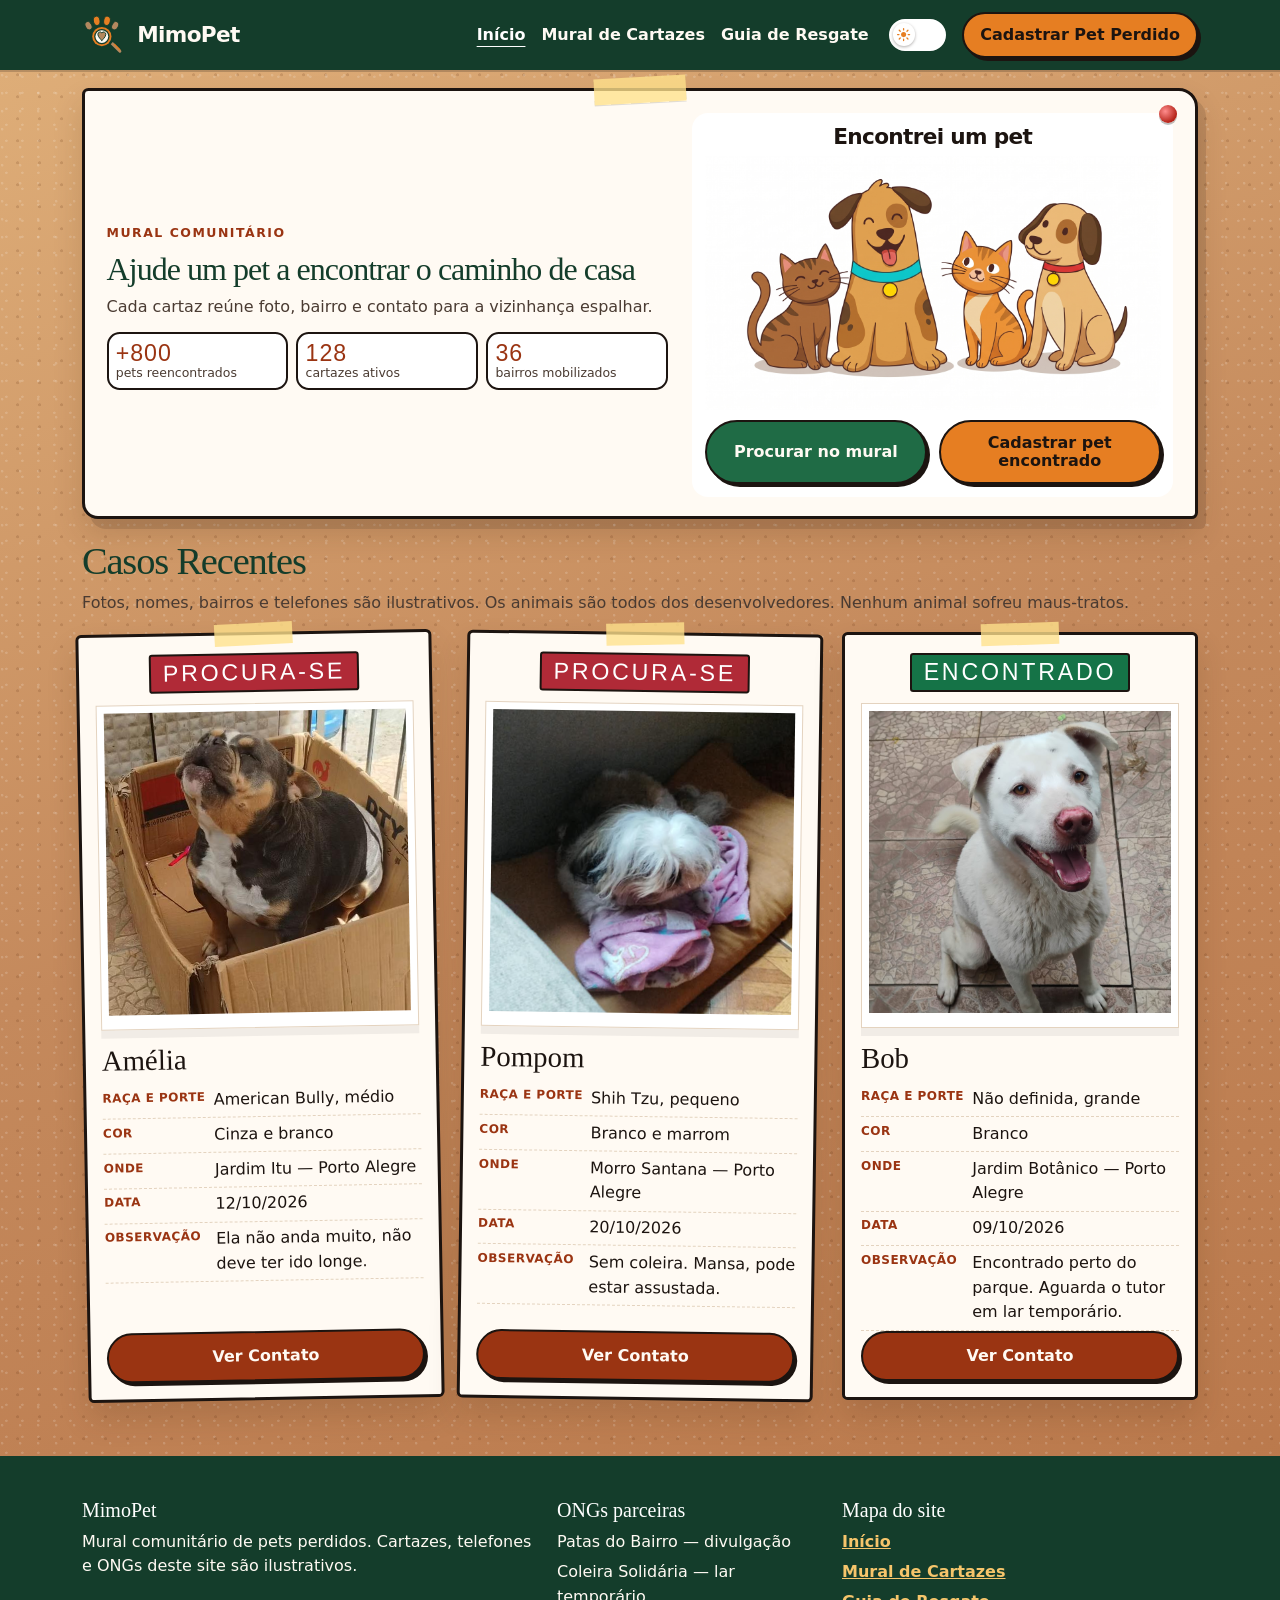
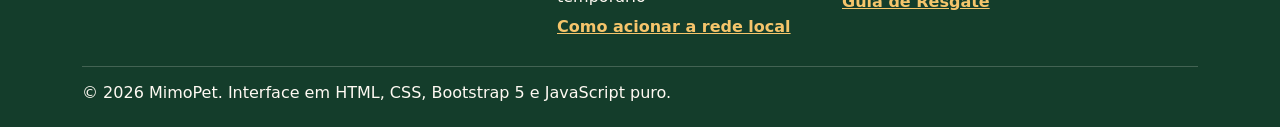
==== commit 422737f8: "fix text" ====
--- a/index.html
+++ b/index.html
@@ -90,7 +90,7 @@
       <section class="secao secao-urgente" aria-labelledby="titulo-urgentes">
         <div class="container">
           <h2 class="titulo-secao" id="titulo-urgentes">Casos Recentes</h2>
-          <p class="subtitulo">Fotos, nomes, bairros e telefones são ilustrativos. Os animais são todos dos desenvolvedores. Nenhum animal sofreu maus tratos.</p>
+          <p class="subtitulo">Fotos, nomes, bairros e telefones são ilustrativos. Os animais são todos dos desenvolvedores. Nenhum animal sofreu maus-tratos.</p>
           <div class="row g-4 grade-cartazes">
             <div class="col-md-4 d-flex">
               <article class="cartaz w-100">
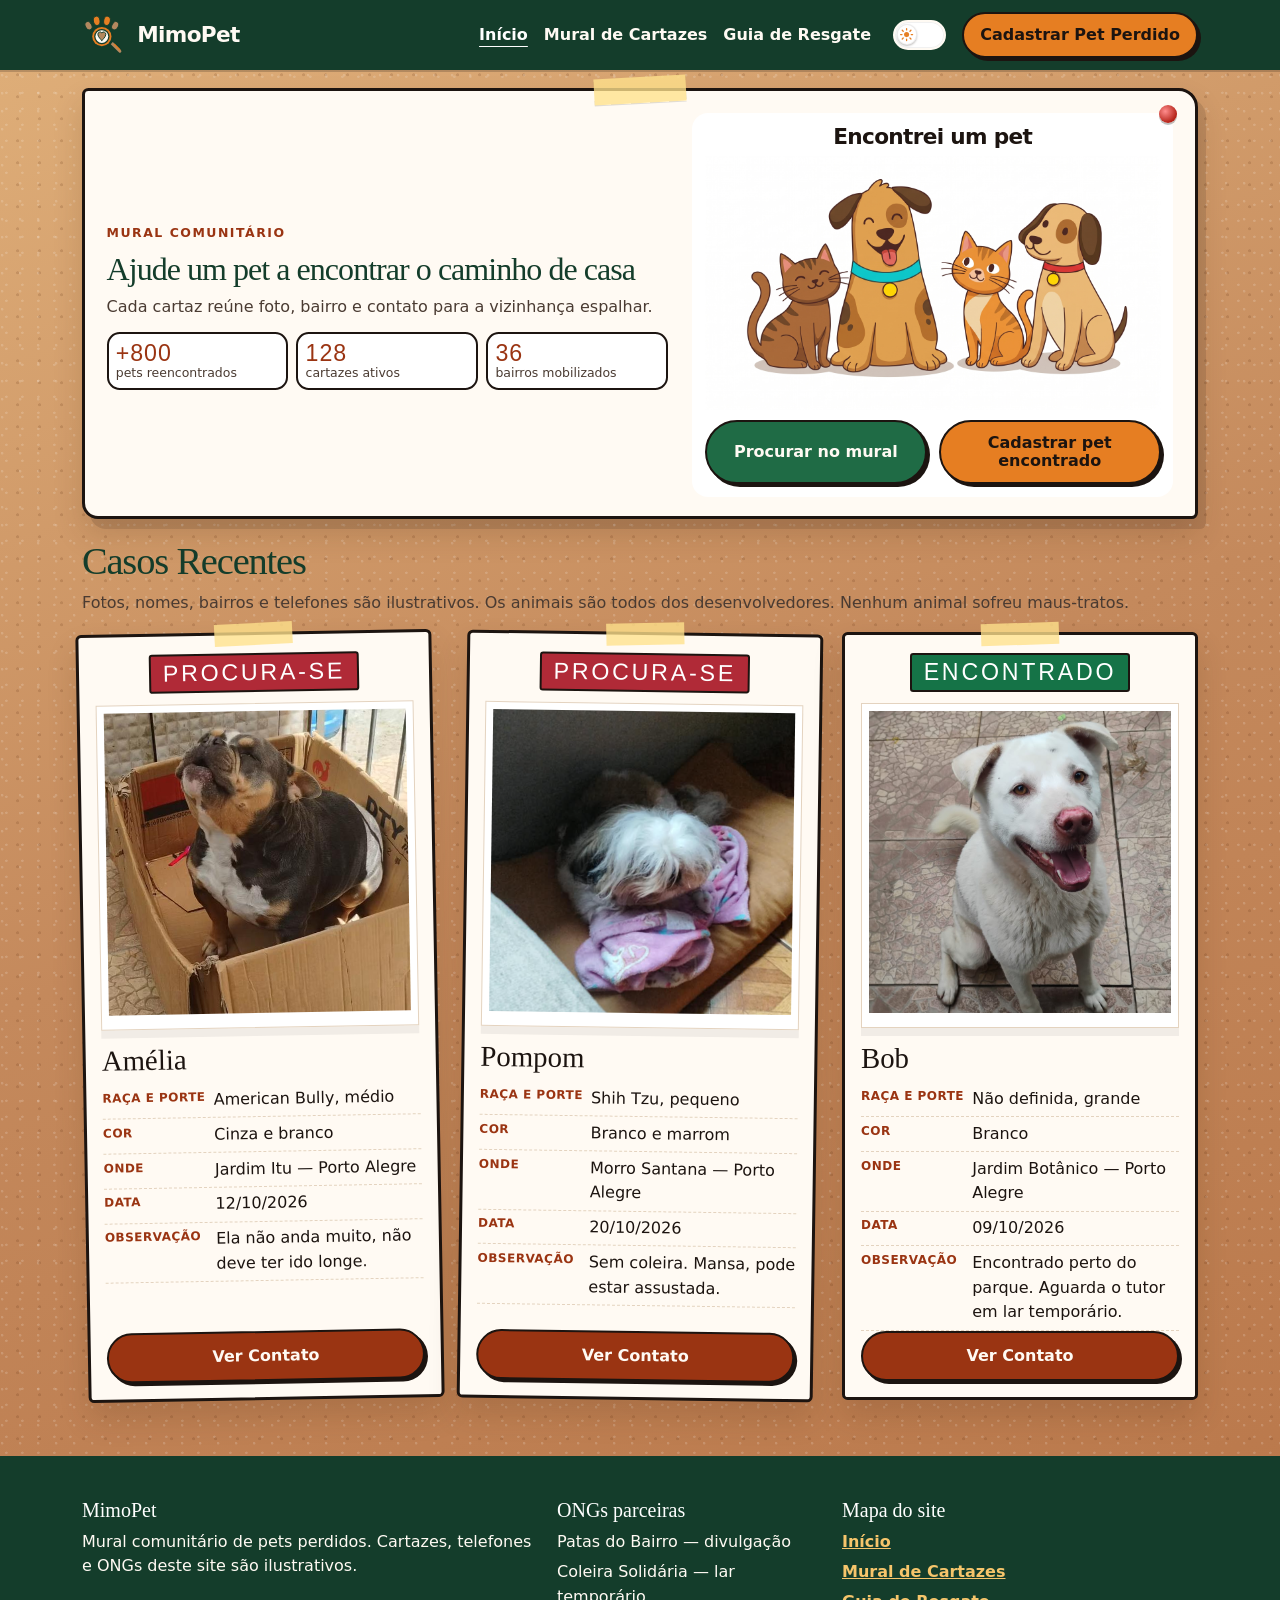
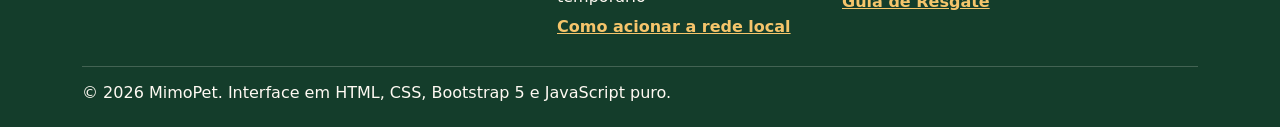
==== commit eafe0d01: "responsividade" ====
--- a/index.html
+++ b/index.html
@@ -21,8 +21,8 @@
   <body>
     <a class="skip-link" href="#conteudo">Ir para o conteúdo</a>
 
-    <header>
-      <nav class="navbar navbar-expand-lg navbar-dark mural-nav sticky-top" aria-label="Principal">
+    <header class="site-header">
+      <nav class="navbar navbar-expand-lg navbar-dark mural-nav" aria-label="Principal">
         <div class="container">
           <a class="navbar-brand" href="index.html">
             <img src="images/logo.svg" alt="" width="44" height="44">
@@ -32,27 +32,32 @@
             <span class="navbar-toggler-icon"></span>
           </button>
           <div class="collapse navbar-collapse" id="menuPrincipal">
-            <ul class="navbar-nav ms-auto mb-2 mb-lg-0">
+            <ul class="navbar-nav ms-auto">
               <li class="nav-item"><a class="nav-link active" href="index.html" aria-current="page">Início</a></li>
               <li class="nav-item"><a class="nav-link" href="html/mural.html">Mural de Cartazes</a></li>
               <li class="nav-item"><a class="nav-link" href="html/guias.html">Guia de Resgate</a></li>
             </ul>
-            <button class="btn-tema" id="botao-tema" type="button" role="switch" aria-pressed="false" aria-label="Ativar modo escuro">
-              <span class="tema-trilho">
-                <span class="tema-knob">
-                  <svg class="tema-sol" viewBox="0 0 24 24" focusable="false" aria-hidden="true">
-                    <circle cx="12" cy="12" r="4" fill="currentColor"></circle>
-                    <g fill="none" stroke="currentColor" stroke-width="2" stroke-linecap="round">
-                      <path d="M12 2.5v2.2M12 19.3v2.2M2.5 12h2.2M19.3 12h2.2M5.1 5.1l1.6 1.6M17.3 17.3l1.6 1.6M18.9 5.1l-1.6 1.6M6.7 17.3l-1.6 1.6"></path>
-                    </g>
-                  </svg>
-                  <svg class="tema-lua" viewBox="0 0 24 24" focusable="false" aria-hidden="true">
-                    <path fill="currentColor" d="M21 12.8A9 9 0 1 1 11.2 3a7 7 0 0 0 9.8 9.8z"></path>
-                  </svg>
+            <div class="menu-acoes">
+            <div class="menu-tema">
+              <span class="menu-tema-rotulo">Tema</span>
+              <button class="btn-tema" id="botao-tema" type="button" role="switch" aria-pressed="false" aria-label="Ativar modo escuro">
+                <span class="tema-trilho">
+                  <span class="tema-knob">
+                    <svg class="tema-sol" viewBox="0 0 24 24" focusable="false" aria-hidden="true">
+                      <circle cx="12" cy="12" r="4" fill="currentColor"></circle>
+                      <g fill="none" stroke="currentColor" stroke-width="2" stroke-linecap="round">
+                        <path d="M12 2.5v2.2M12 19.3v2.2M2.5 12h2.2M19.3 12h2.2M5.1 5.1l1.6 1.6M17.3 17.3l1.6 1.6M18.9 5.1l-1.6 1.6M6.7 17.3l-1.6 1.6"></path>
+                      </g>
+                    </svg>
+                    <svg class="tema-lua" viewBox="0 0 24 24" focusable="false" aria-hidden="true">
+                      <path fill="currentColor" d="M21 12.8A9 9 0 1 1 11.2 3a7 7 0 0 0 9.8 9.8z"></path>
+                    </svg>
+                  </span>
                 </span>
-              </span>
-            </button>
+              </button>
+            </div>
             <a class="btn btn-alerta ms-lg-3" href="html/mural.html#cadastrar">Cadastrar Pet Perdido</a>
+            </div>
           </div>
         </div>
       </nav>
--- a/css/style.css
+++ b/css/style.css
@@ -103,6 +103,12 @@
   top: 1rem;
 }
 
+.site-header {
+  position: sticky;
+  top: 0;
+  z-index: 1030;
+}
+
 .mural-nav {
   background: var(--verde-escuro);
   box-shadow: 0 2px 0 rgba(0, 0, 0, 0.18);
@@ -135,10 +141,31 @@
   text-underline-offset: 0.35rem;
 }
 
+.menu-acoes {
+  display: flex;
+  flex-direction: column;
+  width: 100%;
+}
+
+.menu-tema {
+  display: flex;
+  align-items: center;
+  justify-content: space-between;
+  gap: 1rem;
+}
+
+.menu-tema-rotulo {
+  color: #fffaf3;
+  font-weight: 800;
+}
+
 .btn-tema {
   display: inline-flex;
   align-items: center;
-  margin: 0.35rem 0;
+  justify-content: center;
+  min-width: 2.75rem;
+  min-height: 2.75rem;
+  margin: 0;
   padding: 0;
   border: 0;
   background: transparent;
@@ -155,17 +182,19 @@
 .tema-trilho {
   position: relative;
   display: block;
-  width: 3.6rem;
-  height: 1.95rem;
-  border: 2px solid #fff;
+  width: 3.35rem;
+  height: 1.85rem;
+  border: 2px solid #fffaf3;
   border-radius: 999px;
   background: #fff;
+  box-shadow: inset 0 0 0 1px rgba(28, 20, 16, 0.06);
   transition: background 0.18s ease, border-color 0.18s ease;
 }
 
 html[data-tema="escuro"] .tema-trilho {
-  border-color: #111;
+  border-color: #f6c56b;
   background: #111;
+  box-shadow: none;
 }
 
 .tema-knob {
@@ -175,12 +204,12 @@
   display: flex;
   align-items: center;
   justify-content: center;
-  width: 1.4rem;
-  height: 1.4rem;
+  width: 1.3rem;
+  height: 1.3rem;
   border-radius: 50%;
   background: #fff;
   color: #e67e22;
-  box-shadow: 0 1px 3px rgba(28, 20, 16, 0.35);
+  box-shadow: 0 1px 2px rgba(28, 20, 16, 0.28), inset 0 0 0 1px rgba(28, 20, 16, 0.08);
   transition: transform 0.18s ease, background 0.18s ease, color 0.18s ease, box-shadow 0.18s ease;
 }
 
@@ -188,7 +217,7 @@
   background: #000;
   color: #f6c56b;
   box-shadow: 0 0 0 1.5px #f6c56b;
-  transform: translateX(calc(3.6rem - 1.4rem - 8px));
+  transform: translateX(calc(3.35rem - 1.3rem - 8px));
 }
 
 .tema-sol,
@@ -800,9 +829,144 @@
   padding-top: 0.9rem;
 }
 
+@media (max-width: 991.98px) {
+  .mural-nav .navbar-toggler {
+    display: inline-flex;
+    align-items: center;
+    justify-content: center;
+    width: 2.75rem;
+    height: 2.75rem;
+    margin-left: auto;
+    padding: 0;
+    border: 2px solid rgba(255, 250, 243, 0.75);
+    border-radius: 0.8rem;
+  }
+
+  .mural-nav .navbar-toggler:focus {
+    box-shadow: 0 0 0 3px rgba(246, 197, 107, 0.45);
+  }
+
+  .mural-nav .navbar-collapse {
+    padding-top: 0.35rem;
+    padding-bottom: 0.85rem;
+  }
+
+  .mural-nav .nav-link {
+    display: flex;
+    align-items: center;
+    min-height: 2.85rem;
+    padding: 0.4rem 0.15rem;
+    border-bottom: 1px solid rgba(255, 250, 243, 0.16);
+  }
+
+  .menu-tema {
+    min-height: 3.25rem;
+    margin-top: 0.15rem;
+    padding: 0.45rem 0.15rem 0.65rem;
+    border-bottom: 1px solid rgba(255, 250, 243, 0.16);
+  }
+
+  .menu-tema-rotulo {
+    font-size: 1rem;
+  }
+
+  .mural-nav .navbar-collapse .btn-alerta {
+    display: flex;
+    justify-content: center;
+    width: 100%;
+    margin-top: 0.85rem;
+  }
+}
+
+@media (min-width: 768px) and (max-width: 991.98px) {
+  .mural-nav .navbar-collapse.show,
+  .mural-nav .navbar-collapse.collapsing {
+    display: flex !important;
+    flex-flow: row wrap;
+    align-items: center;
+    gap: 0.75rem;
+  }
+
+  .mural-nav .navbar-nav {
+    flex: 1 1 auto;
+    flex-direction: row;
+    flex-wrap: wrap;
+    gap: 0.45rem;
+    width: auto;
+    padding-top: 0.15rem;
+  }
+
+  .mural-nav .nav-link {
+    min-height: 2.6rem;
+    padding: 0.4rem 0.95rem;
+    border: 1px solid rgba(255, 250, 243, 0.28);
+    border-radius: 999px;
+  }
+
+  .mural-nav .nav-link.active {
+    text-decoration: none;
+    background: rgba(255, 250, 243, 0.12);
+  }
+
+  .menu-acoes {
+    flex: 0 0 auto;
+    flex-direction: row;
+    align-items: center;
+    width: auto;
+    margin-left: auto;
+    gap: 0.75rem;
+  }
+
+  .menu-tema {
+    width: auto;
+    min-height: 0;
+    margin: 0;
+    padding: 0;
+    border: 0;
+  }
+
+  .menu-tema-rotulo {
+    display: none;
+  }
+
+  .mural-nav .navbar-collapse .btn-alerta {
+    width: auto;
+    margin: 0;
+  }
+}
+
 @media (min-width: 992px) {
-  .btn-tema {
-    margin: 0 0 0 0.75rem;
+  .mural-nav > .container {
+    flex-wrap: nowrap;
+  }
+
+  .mural-nav.navbar-expand-lg .navbar-collapse,
+  .mural-nav .menu-acoes,
+  .mural-nav .menu-tema {
+    display: contents !important;
+  }
+
+  .menu-tema-rotulo {
+    display: none;
+  }
+
+  .mural-nav .navbar-brand {
+    order: 1;
+  }
+
+  .mural-nav .navbar-nav {
+    order: 2;
+  }
+
+  .mural-nav .btn-tema {
+    order: 3;
+    min-width: 0;
+    min-height: 0;
+    margin-left: 0.85rem;
+  }
+
+  .mural-nav .btn-alerta {
+    order: 4;
   }
 }
 
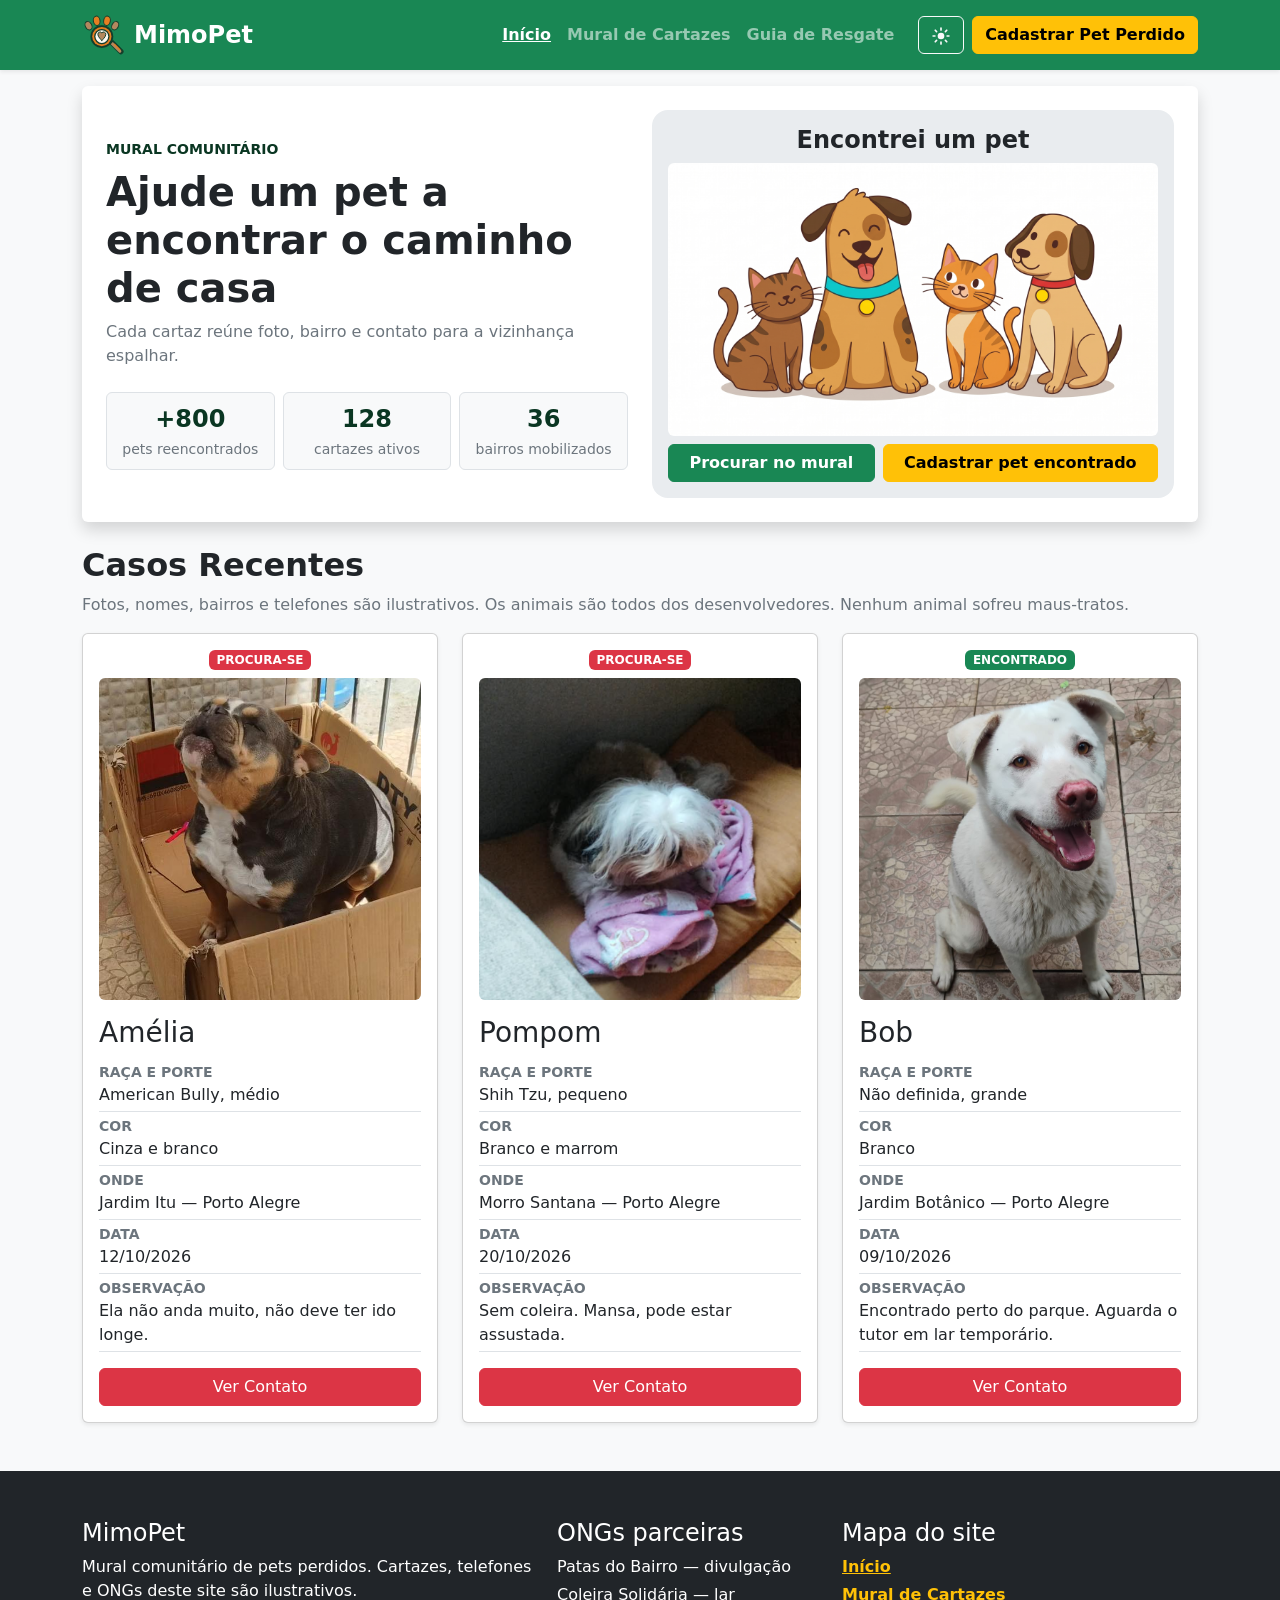
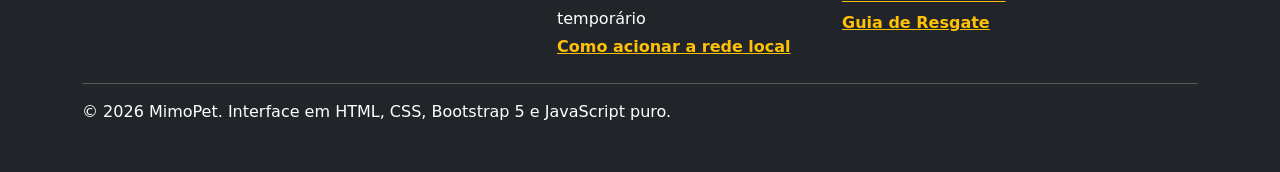
==== commit 83fc0be0: "remoção de css em massa" ====
--- a/index.html
+++ b/index.html
@@ -4,13 +4,13 @@
     <meta charset="UTF-8">
     <meta name="viewport" content="width=device-width, initial-scale=1">
     <meta name="description" content="MimoPet é o mural comunitário para reunir pets perdidos com seus tutores.">
-    <meta name="theme-color" content="#143d2b">
+    <meta name="theme-color" content="#198754">
     <script>
       (function () {
         var salvo = null;
         try { salvo = localStorage.getItem("mimo-tema"); } catch (erro) { salvo = null; }
         var escuro = salvo ? salvo === "escuro" : window.matchMedia("(prefers-color-scheme: dark)").matches;
-        document.documentElement.setAttribute("data-tema", escuro ? "escuro" : "claro");
+        document.documentElement.setAttribute("data-bs-theme", escuro ? "dark" : "light");
       })();
     </script>
     <title>MimoPet | Ajude um pet a encontrar o caminho de casa</title>
@@ -18,45 +18,41 @@
     <link rel="stylesheet" href="https://cdn.jsdelivr.net/npm/bootstrap@5.3.3/dist/css/bootstrap.min.css" integrity="sha384-QWTKZyjpPEjISv5WaRU9OFeRpok6YctnYmDr5pNlyT2bRjXh0JMhjY6hW+ALEwIH" crossorigin="anonymous">
     <link rel="stylesheet" href="css/style.css">
   </head>
-  <body>
-    <a class="skip-link" href="#conteudo">Ir para o conteúdo</a>
-
-    <header class="site-header">
-      <nav class="navbar navbar-expand-lg navbar-dark mural-nav" aria-label="Principal">
+  <body class="bg-body-tertiary">
+    <a class="visually-hidden-focusable btn btn-warning fw-semibold m-2" href="#conteudo">Ir para o conteúdo</a>
+
+    <header class="sticky-top">
+      <nav class="navbar navbar-expand-lg bg-success shadow-sm" data-bs-theme="dark" aria-label="Principal">
         <div class="container">
-          <a class="navbar-brand" href="index.html">
-            <img src="images/logo.svg" alt="" width="44" height="44">
+          <a class="navbar-brand d-flex align-items-center gap-2 fw-bolder fs-4" href="index.html">
+            <img class="d-block" src="images/logo.svg" alt="" width="44" height="44">
             MimoPet
           </a>
-          <button class="navbar-toggler" type="button" data-bs-toggle="collapse" data-bs-target="#menuPrincipal" aria-controls="menuPrincipal" aria-expanded="false" aria-label="Abrir menu">
+          <button class="navbar-toggler ms-auto" type="button" data-bs-toggle="collapse" data-bs-target="#menuPrincipal" aria-controls="menuPrincipal" aria-expanded="false" aria-label="Abrir menu">
             <span class="navbar-toggler-icon"></span>
           </button>
-          <div class="collapse navbar-collapse" id="menuPrincipal">
+          <div class="collapse navbar-collapse py-2 py-lg-0" id="menuPrincipal">
             <ul class="navbar-nav ms-auto">
-              <li class="nav-item"><a class="nav-link active" href="index.html" aria-current="page">Início</a></li>
-              <li class="nav-item"><a class="nav-link" href="html/mural.html">Mural de Cartazes</a></li>
-              <li class="nav-item"><a class="nav-link" href="html/guias.html">Guia de Resgate</a></li>
+              <li class="nav-item"><a class="nav-link active text-decoration-underline d-flex align-items-center fw-bold" href="index.html" aria-current="page">Início</a></li>
+              <li class="nav-item"><a class="nav-link d-flex align-items-center fw-bold" href="html/mural.html">Mural de Cartazes</a></li>
+              <li class="nav-item"><a class="nav-link d-flex align-items-center fw-bold" href="html/guias.html">Guia de Resgate</a></li>
             </ul>
-            <div class="menu-acoes">
-            <div class="menu-tema">
-              <span class="menu-tema-rotulo">Tema</span>
-              <button class="btn-tema" id="botao-tema" type="button" role="switch" aria-pressed="false" aria-label="Ativar modo escuro">
-                <span class="tema-trilho">
-                  <span class="tema-knob">
-                    <svg class="tema-sol" viewBox="0 0 24 24" focusable="false" aria-hidden="true">
-                      <circle cx="12" cy="12" r="4" fill="currentColor"></circle>
-                      <g fill="none" stroke="currentColor" stroke-width="2" stroke-linecap="round">
-                        <path d="M12 2.5v2.2M12 19.3v2.2M2.5 12h2.2M19.3 12h2.2M5.1 5.1l1.6 1.6M17.3 17.3l1.6 1.6M18.9 5.1l-1.6 1.6M6.7 17.3l-1.6 1.6"></path>
-                      </g>
-                    </svg>
-                    <svg class="tema-lua" viewBox="0 0 24 24" focusable="false" aria-hidden="true">
-                      <path fill="currentColor" d="M21 12.8A9 9 0 1 1 11.2 3a7 7 0 0 0 9.8 9.8z"></path>
-                    </svg>
-                  </span>
-                </span>
+            <div class="d-flex align-items-center justify-content-between gap-3 py-2 py-lg-0 ms-lg-3">
+              <span class="fw-semibold text-white d-lg-none">Tema</span>
+              <button class="btn btn-outline-light" id="botao-tema" type="button" role="switch" aria-pressed="false" aria-label="Ativar modo escuro">
+                <svg id="tema-sol" width="20" height="20" viewBox="0 0 24 24" focusable="false" aria-hidden="true">
+                  <circle cx="12" cy="12" r="4" fill="currentColor"></circle>
+                  <g fill="none" stroke="currentColor" stroke-width="2" stroke-linecap="round">
+                    <path d="M12 2.5v2.2M12 19.3v2.2M2.5 12h2.2M19.3 12h2.2M5.1 5.1l1.6 1.6M17.3 17.3l1.6 1.6M18.9 5.1l-1.6 1.6M6.7 17.3l-1.6 1.6"></path>
+                  </g>
+                </svg>
+                <svg id="tema-lua" width="20" height="20" viewBox="0 0 24 24" focusable="false" aria-hidden="true">
+                  <path fill="currentColor" d="M21 12.8A9 9 0 1 1 11.2 3a7 7 0 0 0 9.8 9.8z"></path>
+                </svg>
               </button>
             </div>
-            <a class="btn btn-alerta ms-lg-3" href="html/mural.html#cadastrar">Cadastrar Pet Perdido</a>
+            <div class="d-grid d-lg-block ms-lg-2">
+              <a class="btn btn-warning fw-semibold" href="html/mural.html#cadastrar">Cadastrar Pet Perdido</a>
             </div>
           </div>
         </div>
@@ -64,99 +60,111 @@
     </header>
 
     <main id="conteudo">
-      <section class="hero-faixa" aria-labelledby="titulo-hero">
+      <section class="pt-3" aria-labelledby="titulo-hero">
         <div class="container">
-          <div class="folha-hero folha-entrada">
-            <span class="pino" aria-hidden="true"></span>
-            <div class="entrada-grade">
-              <div>
-                <p class="eyebrow">Mural comunitário</p>
-                <h1 id="titulo-hero">Ajude um pet a encontrar o caminho de casa</h1>
-                <p class="hero-texto">Cada cartaz reúne foto, bairro e contato para a vizinhança espalhar.</p>
-                <ul class="stats">
-                  <li><strong data-contador="800" data-prefixo="+">+0</strong><span>pets reencontrados</span></li>
-                  <li><strong data-contador="128">0</strong><span>cartazes ativos</span></li>
-                  <li><strong data-contador="36">0</strong><span>bairros mobilizados</span></li>
-                </ul>
+          <div class="card shadow border-0">
+            <div class="card-body p-3 p-md-4">
+              <div class="row g-3 g-md-4 align-items-center">
+                <div class="col-md-6">
+                  <p class="text-success-emphasis text-uppercase fw-bold small mb-2">Mural comunitário</p>
+                  <h1 id="titulo-hero" class="fw-bold mb-2">Ajude um pet a encontrar o caminho de casa</h1>
+                  <p class="text-secondary mb-0">Cada cartaz reúne foto, bairro e contato para a vizinhança espalhar.</p>
+                  <ul class="list-unstyled row row-cols-3 g-2 mt-3 mb-0">
+                    <li class="col">
+                      <div class="border rounded bg-body-tertiary p-2 text-center h-100">
+                        <strong class="d-block fs-4 text-success-emphasis" data-contador="800" data-prefixo="+">+0</strong>
+                        <span class="small text-secondary">pets reencontrados</span>
+                      </div>
+                    </li>
+                    <li class="col">
+                      <div class="border rounded bg-body-tertiary p-2 text-center h-100">
+                        <strong class="d-block fs-4 text-success-emphasis" data-contador="128">0</strong>
+                        <span class="small text-secondary">cartazes ativos</span>
+                      </div>
+                    </li>
+                    <li class="col">
+                      <div class="border rounded bg-body-tertiary p-2 text-center h-100">
+                        <strong class="d-block fs-4 text-success-emphasis" data-contador="36">0</strong>
+                        <span class="small text-secondary">bairros mobilizados</span>
+                      </div>
+                    </li>
+                  </ul>
+                </div>
+                <div class="col-md-6">
+                  <div class="bg-body-secondary rounded-4 p-3 text-center">
+                    <h2 id="titulo-encontrei" class="fw-bold fs-4 mb-0">Encontrei um pet</h2>
+                    <img class="img-fluid d-block w-100 object-fit-contain rounded my-2" src="images/encontreiumpet.jpeg" alt="Dois gatos e dois cães sentados lado a lado." width="760" height="340">
+                    <div class="d-grid gap-2 d-sm-flex">
+                      <a class="btn btn-success fw-semibold flex-grow-1" href="html/mural.html">Procurar no mural</a>
+                      <a class="btn btn-warning fw-semibold flex-grow-1" href="html/mural.html#cadastrar-encontrado">Cadastrar pet encontrado</a>
+                    </div>
+                  </div>
+                </div>
               </div>
-              <div class="entrada-encontrei">
-                <h2 id="titulo-encontrei">Encontrei um pet</h2>
-                <img class="ilustra-pets" src="images/encontreiumpet.jpeg" alt="Dois gatos e dois cães sentados lado a lado." width="760" height="340">
-                <div class="acoes-encontrei">
-                  <a class="btn btn-procurar" href="html/mural.html">Procurar no mural</a>
-                  <a class="btn btn-encontrado" href="html/mural.html#cadastrar-encontrado">Cadastrar pet encontrado</a>
-                </div>
-              </div>
             </div>
           </div>
         </div>
       </section>
 
-      <section class="secao secao-urgente" aria-labelledby="titulo-urgentes">
+      <section class="pt-4 pb-5" aria-labelledby="titulo-urgentes">
         <div class="container">
-          <h2 class="titulo-secao" id="titulo-urgentes">Casos Recentes</h2>
-          <p class="subtitulo">Fotos, nomes, bairros e telefones são ilustrativos. Os animais são todos dos desenvolvedores. Nenhum animal sofreu maus-tratos.</p>
-          <div class="row g-4 grade-cartazes">
+          <h2 class="fw-bold" id="titulo-urgentes">Casos Recentes</h2>
+          <p class="text-secondary">Fotos, nomes, bairros e telefones são ilustrativos. Os animais são todos dos desenvolvedores. Nenhum animal sofreu maus-tratos.</p>
+          <div class="row g-4">
             <div class="col-md-4 d-flex">
-              <article class="cartaz w-100">
-                <div class="cartaz-papel">
-                  <div class="cartaz-topo"><span class="badge bg-danger">PROCURA-SE</span></div>
-                  <figure class="cartaz-foto">
-                    <img src="images/amelia.png" alt="Amélia, american bully cinza, branca e caramelo, dentro de uma caixa de papelão." width="600" height="600">
-                  </figure>
-                  <div class="cartaz-dados">
-                    <h3>Amélia</h3>
-                    <dl>
-                      <div><dt>Raça e porte</dt><dd>American Bully, médio</dd></div>
-                      <div><dt>Cor</dt><dd>Cinza e branco</dd></div>
-                      <div><dt>Onde</dt><dd>Jardim Itu — Porto Alegre</dd></div>
-                      <div><dt>Data</dt><dd>12/10/2026</dd></div>
-                      <div><dt>Observação</dt><dd>Ela não anda muito, não deve ter ido longe.</dd></div>
-                    </dl>
-                    <button class="btn btn-contato" type="button" data-bs-toggle="modal" data-bs-target="#modalContato" data-pet="Amélia" data-papel="Tutora" data-pessoa="Camila Ribeiro" data-telefone="(11) 99000-1204" data-nota="Número ilustrativo. Não corresponde a uma pessoa real.">Ver Contato</button>
-                  </div>
+              <article class="card w-100 h-100 shadow-sm">
+                <div class="card-body d-flex flex-column flex-grow-1">
+                  <div class="d-flex justify-content-center mb-2"><span class="badge bg-danger">PROCURA-SE</span></div>
+                  <div class="ratio ratio-1x1 w-100 mb-3 rounded overflow-hidden flex-shrink-0">
+                    <img class="object-fit-cover" src="images/amelia.png" alt="Amélia, american bully cinza, branca e caramelo, dentro de uma caixa de papelão." width="600" height="600">
+                  </div>
+                  <h3 class="fs-3">Amélia</h3>
+                  <dl class="mb-3">
+                    <div class="border-bottom py-1"><dt class="small text-uppercase text-secondary fw-bold mb-0">Raça e porte</dt><dd class="mb-0">American Bully, médio</dd></div>
+                    <div class="border-bottom py-1"><dt class="small text-uppercase text-secondary fw-bold mb-0">Cor</dt><dd class="mb-0">Cinza e branco</dd></div>
+                    <div class="border-bottom py-1"><dt class="small text-uppercase text-secondary fw-bold mb-0">Onde</dt><dd class="mb-0">Jardim Itu — Porto Alegre</dd></div>
+                    <div class="border-bottom py-1"><dt class="small text-uppercase text-secondary fw-bold mb-0">Data</dt><dd class="mb-0">12/10/2026</dd></div>
+                    <div class="border-bottom py-1"><dt class="small text-uppercase text-secondary fw-bold mb-0">Observação</dt><dd class="mb-0">Ela não anda muito, não deve ter ido longe.</dd></div>
+                  </dl>
+                  <button class="btn btn-danger w-100 mt-auto" type="button" data-bs-toggle="modal" data-bs-target="#modalContato" data-pet="Amélia" data-papel="Tutora" data-pessoa="Camila Ribeiro" data-telefone="(11) 99000-1204" data-nota="Número ilustrativo. Não corresponde a uma pessoa real.">Ver Contato</button>
                 </div>
               </article>
             </div>
             <div class="col-md-4 d-flex">
-              <article class="cartaz w-100">
-                <div class="cartaz-papel">
-                  <div class="cartaz-topo"><span class="badge bg-danger">PROCURA-SE</span></div>
-                  <figure class="cartaz-foto">
-                    <img src="images/pompom.png" alt="Pompom, shih-tzu branca e marrom, deitada numa manta rosa." width="600" height="600">
-                  </figure>
-                  <div class="cartaz-dados">
-                    <h3>Pompom</h3>
-                    <dl>
-                      <div><dt>Raça e porte</dt><dd>Shih Tzu, pequeno</dd></div>
-                      <div><dt>Cor</dt><dd>Branco e marrom</dd></div>
-                      <div><dt>Onde</dt><dd>Morro Santana — Porto Alegre</dd></div>
-                      <div><dt>Data</dt><dd>20/10/2026</dd></div>
-                      <div><dt>Observação</dt><dd>Sem coleira. Mansa, pode estar assustada.</dd></div>
-                    </dl>
-                    <button class="btn btn-contato" type="button" data-bs-toggle="modal" data-bs-target="#modalContato" data-pet="Pompom" data-papel="Tutora" data-pessoa="Helena Dias" data-telefone="(41) 99000-7781" data-nota="Número ilustrativo. Não corresponde a uma pessoa real.">Ver Contato</button>
-                  </div>
+              <article class="card w-100 h-100 shadow-sm">
+                <div class="card-body d-flex flex-column flex-grow-1">
+                  <div class="d-flex justify-content-center mb-2"><span class="badge bg-danger">PROCURA-SE</span></div>
+                  <div class="ratio ratio-1x1 w-100 mb-3 rounded overflow-hidden flex-shrink-0">
+                    <img class="object-fit-cover" src="images/pompom.png" alt="Pompom, shih-tzu branca e marrom, deitada numa manta rosa." width="600" height="600">
+                  </div>
+                  <h3 class="fs-3">Pompom</h3>
+                  <dl class="mb-3">
+                    <div class="border-bottom py-1"><dt class="small text-uppercase text-secondary fw-bold mb-0">Raça e porte</dt><dd class="mb-0">Shih Tzu, pequeno</dd></div>
+                    <div class="border-bottom py-1"><dt class="small text-uppercase text-secondary fw-bold mb-0">Cor</dt><dd class="mb-0">Branco e marrom</dd></div>
+                    <div class="border-bottom py-1"><dt class="small text-uppercase text-secondary fw-bold mb-0">Onde</dt><dd class="mb-0">Morro Santana — Porto Alegre</dd></div>
+                    <div class="border-bottom py-1"><dt class="small text-uppercase text-secondary fw-bold mb-0">Data</dt><dd class="mb-0">20/10/2026</dd></div>
+                    <div class="border-bottom py-1"><dt class="small text-uppercase text-secondary fw-bold mb-0">Observação</dt><dd class="mb-0">Sem coleira. Mansa, pode estar assustada.</dd></div>
+                  </dl>
+                  <button class="btn btn-danger w-100 mt-auto" type="button" data-bs-toggle="modal" data-bs-target="#modalContato" data-pet="Pompom" data-papel="Tutora" data-pessoa="Helena Dias" data-telefone="(41) 99000-7781" data-nota="Número ilustrativo. Não corresponde a uma pessoa real.">Ver Contato</button>
                 </div>
               </article>
             </div>
             <div class="col-md-4 d-flex">
-              <article class="cartaz w-100">
-                <div class="cartaz-papel">
-                  <div class="cartaz-topo"><span class="badge bg-success">ENCONTRADO</span></div>
-                  <figure class="cartaz-foto">
-                    <img src="images/bob.png" alt="Bob, cão branco de porte grande, sentado, com o focinho rosado." width="600" height="600">
-                  </figure>
-                  <div class="cartaz-dados">
-                    <h3>Bob</h3>
-                    <dl>
-                      <div><dt>Raça e porte</dt><dd>Não definida, grande</dd></div>
-                      <div><dt>Cor</dt><dd>Branco</dd></div>
-                      <div><dt>Onde</dt><dd>Jardim Botânico — Porto Alegre</dd></div>
-                      <div><dt>Data</dt><dd>09/10/2026</dd></div>
-                      <div><dt>Observação</dt><dd>Encontrado perto do parque. Aguarda o tutor em lar temporário.</dd></div>
-                    </dl>
-                    <button class="btn btn-contato" type="button" data-bs-toggle="modal" data-bs-target="#modalContato" data-pet="Bob" data-papel="Quem encontrou" data-pessoa="Abrigo Leste" data-telefone="(21) 99000-3302" data-nota="Número ilustrativo. Não corresponde a uma pessoa real.">Ver Contato</button>
-                  </div>
+              <article class="card w-100 h-100 shadow-sm">
+                <div class="card-body d-flex flex-column flex-grow-1">
+                  <div class="d-flex justify-content-center mb-2"><span class="badge bg-success">ENCONTRADO</span></div>
+                  <div class="ratio ratio-1x1 w-100 mb-3 rounded overflow-hidden flex-shrink-0">
+                    <img class="object-fit-cover" src="images/bob.png" alt="Bob, cão branco de porte grande, sentado, com o focinho rosado." width="600" height="600">
+                  </div>
+                  <h3 class="fs-3">Bob</h3>
+                  <dl class="mb-3">
+                    <div class="border-bottom py-1"><dt class="small text-uppercase text-secondary fw-bold mb-0">Raça e porte</dt><dd class="mb-0">Não definida, grande</dd></div>
+                    <div class="border-bottom py-1"><dt class="small text-uppercase text-secondary fw-bold mb-0">Cor</dt><dd class="mb-0">Branco</dd></div>
+                    <div class="border-bottom py-1"><dt class="small text-uppercase text-secondary fw-bold mb-0">Onde</dt><dd class="mb-0">Jardim Botânico — Porto Alegre</dd></div>
+                    <div class="border-bottom py-1"><dt class="small text-uppercase text-secondary fw-bold mb-0">Data</dt><dd class="mb-0">09/10/2026</dd></div>
+                    <div class="border-bottom py-1"><dt class="small text-uppercase text-secondary fw-bold mb-0">Observação</dt><dd class="mb-0">Encontrado perto do parque. Aguarda o tutor em lar temporário.</dd></div>
+                  </dl>
+                  <button class="btn btn-danger w-100 mt-auto" type="button" data-bs-toggle="modal" data-bs-target="#modalContato" data-pet="Bob" data-papel="Quem encontrou" data-pessoa="Abrigo Leste" data-telefone="(21) 99000-3302" data-nota="Número ilustrativo. Não corresponde a uma pessoa real.">Ver Contato</button>
                 </div>
               </article>
             </div>
@@ -165,31 +173,31 @@
       </section>
     </main>
 
-    <footer class="rodape">
+    <footer class="bg-dark text-white py-5">
       <div class="container">
         <div class="row g-4">
           <div class="col-md-5">
-            <h2>MimoPet</h2>
+            <h2 class="h4">MimoPet</h2>
             <p class="mb-0">Mural comunitário de pets perdidos. Cartazes, telefones e ONGs deste site são ilustrativos.</p>
           </div>
           <div class="col-6 col-md-3">
-            <h2>ONGs parceiras</h2>
-            <ul>
-              <li>Patas do Bairro — divulgação</li>
-              <li>Coleira Solidária — lar temporário</li>
-              <li><a href="html/guias.html">Como acionar a rede local</a></li>
+            <h2 class="h4">ONGs parceiras</h2>
+            <ul class="list-unstyled mb-0">
+              <li class="mb-1">Patas do Bairro — divulgação</li>
+              <li class="mb-1">Coleira Solidária — lar temporário</li>
+              <li><a class="link-warning fw-semibold" href="html/guias.html">Como acionar a rede local</a></li>
             </ul>
           </div>
           <div class="col-6 col-md-4">
-            <h2>Mapa do site</h2>
-            <ul>
-              <li><a href="index.html">Início</a></li>
-              <li><a href="html/mural.html">Mural de Cartazes</a></li>
-              <li><a href="html/guias.html">Guia de Resgate</a></li>
+            <h2 class="h4">Mapa do site</h2>
+            <ul class="list-unstyled mb-0">
+              <li class="mb-1"><a class="link-warning fw-semibold" href="index.html">Início</a></li>
+              <li class="mb-1"><a class="link-warning fw-semibold" href="html/mural.html">Mural de Cartazes</a></li>
+              <li><a class="link-warning fw-semibold" href="html/guias.html">Guia de Resgate</a></li>
             </ul>
           </div>
         </div>
-        <p class="rodape-base mb-0">© <span id="ano-atual">2026</span> MimoPet. Interface em HTML, CSS, Bootstrap 5 e JavaScript puro.</p>
+        <p class="border-top border-light border-opacity-25 mb-0 mt-4 pt-3">© <span id="ano-atual">2026</span> MimoPet. Interface em HTML, CSS, Bootstrap 5 e JavaScript puro.</p>
       </div>
     </footer>
 
@@ -204,7 +212,7 @@
             <p class="mb-1"><span id="contato-papel">Tutor</span></p>
             <p class="fs-4 mb-1" id="contato-pessoa"></p>
             <p class="mb-2"><strong>Telefone: </strong><span id="contato-telefone"></span></p>
-            <p class="mb-0" id="contato-nota"></p>
+            <p class="mb-0 text-secondary" id="contato-nota"></p>
           </div>
         </div>
       </div>
--- a/css/style.css
+++ b/css/style.css
@@ -1,1030 +1,20 @@
-:root {
-  --terracota: #d35400;
-  --terracota-escura: #9a3412;
-  --laranja: #e67e22;
-  --verde: #1f6b45;
-  --verde-escuro: #143d2b;
-  --papel: #fffaf3;
-  --tinta: #1c1410;
-  --suave: #4a3b32;
-  --linha: #e4d3bf;
-  --fita: rgba(255, 226, 140, 0.78);
-  --sombra: 0 16px 30px rgba(70, 36, 12, 0.16);
-  --fonte: "Segoe UI", system-ui, sans-serif;
-  --aviso: Impact, Haettenschweiler, "Arial Narrow", sans-serif;
-  --titulo: var(--verde-escuro);
-  --rotulo: var(--terracota-escura);
-  --superficie: #fff;
-  --destaque: #f3e7d4;
-  --faixa: rgba(255, 250, 243, 0.92);
-  --cortica-a: #e0b07a;
-  --cortica-b: #c4895c;
-  --cortica-c: #b87548;
-  --grao-claro: rgba(255, 255, 255, 0.16);
-  --grao-escuro: rgba(90, 42, 12, 0.16);
-  color-scheme: light;
-}
-
-html[data-tema="escuro"] {
-  --papel: #2c241c;
-  --tinta: #f6efe6;
-  --suave: #d7c8b8;
-  --linha: #6a5644;
-  --titulo: #d7efe3;
-  --rotulo: #f0b080;
-  --superficie: #3a2e26;
-  --verde-escuro: #102e22;
-  --sombra: 0 16px 30px rgba(0, 0, 0, 0.38);
-  --fita: rgba(214, 168, 74, 0.55);
-  --cortica-a: #3a2a22;
-  --cortica-b: #241911;
-  --cortica-c: #140e0b;
-  --grao-claro: rgba(255, 255, 255, 0.05);
-  --grao-escuro: rgba(0, 0, 0, 0.28);
-  --destaque: #3d3228;
-  --faixa: rgba(44, 36, 28, 0.92);
-  color-scheme: dark;
-}
-
-*,
-*::before,
-*::after {
-  box-sizing: border-box;
-}
-
-html {
-  scroll-behavior: smooth;
-}
-
-body {
-  margin: 0;
-  color: var(--tinta);
-  font-family: var(--fonte);
-  line-height: 1.55;
-  background-color: var(--cortica-b);
-  background-image:
-    radial-gradient(circle at 12% 18%, var(--grao-claro) 0 1px, transparent 1.6px),
-    radial-gradient(circle at 80% 40%, var(--grao-escuro) 0 1.2px, transparent 1.8px),
-    radial-gradient(circle at 40% 80%, var(--grao-claro) 0 1px, transparent 1.5px),
-    linear-gradient(160deg, var(--cortica-a) 0%, var(--cortica-b) 46%, var(--cortica-c) 100%);
-  background-size: 18px 18px, 22px 22px, 16px 16px, auto;
-}
-
-img {
-  max-width: 100%;
-  height: auto;
-}
-
-:focus-visible {
-  outline: 3px solid var(--tinta);
-  outline-offset: 3px;
-}
-
-.mural-nav :focus-visible,
-.rodape :focus-visible {
-  outline-color: #f6c56b;
-}
-
-.skip-link {
-  position: absolute;
-  left: 1rem;
-  top: -4rem;
-  z-index: 1080;
-  background: var(--laranja);
-  color: var(--tinta);
-  font-weight: 800;
-  text-decoration: none;
-  padding: 0.55rem 0.9rem;
-  border-radius: 0.5rem;
-  border: 2px solid var(--tinta);
-}
-
-.skip-link:focus {
-  top: 1rem;
-}
-
-.site-header {
-  position: sticky;
-  top: 0;
-  z-index: 1030;
-}
-
-.mural-nav {
-  background: var(--verde-escuro);
-  box-shadow: 0 2px 0 rgba(0, 0, 0, 0.18);
-}
-
-.navbar-brand {
-  display: flex;
-  align-items: center;
-  gap: 0.7rem;
-  color: #fffaf3;
-  font-weight: 800;
-  letter-spacing: -0.03em;
-  font-size: 1.35rem;
-}
-
-.navbar-brand img {
-  display: block;
-  width: 44px;
-  height: 44px;
-}
-
-.nav-link {
-  color: #fffaf3;
-  font-weight: 700;
-}
-
-.nav-link.active {
-  color: #f6c56b;
-  text-decoration: underline;
-  text-underline-offset: 0.35rem;
-}
-
-.menu-acoes {
-  display: flex;
-  flex-direction: column;
-  width: 100%;
-}
-
-.menu-tema {
-  display: flex;
-  align-items: center;
-  justify-content: space-between;
-  gap: 1rem;
-}
-
-.menu-tema-rotulo {
-  color: #fffaf3;
-  font-weight: 800;
-}
-
-.btn-tema {
-  display: inline-flex;
-  align-items: center;
-  justify-content: center;
-  min-width: 2.75rem;
-  min-height: 2.75rem;
-  margin: 0;
-  padding: 0;
-  border: 0;
-  background: transparent;
-  line-height: 0;
-  cursor: pointer;
-}
-
-.btn-tema:focus-visible {
-  outline: 2px solid #f6c56b;
-  outline-offset: 3px;
-  border-radius: 999px;
-}
-
-.tema-trilho {
-  position: relative;
-  display: block;
-  width: 3.35rem;
-  height: 1.85rem;
-  border: 2px solid #fffaf3;
-  border-radius: 999px;
-  background: #fff;
-  box-shadow: inset 0 0 0 1px rgba(28, 20, 16, 0.06);
-  transition: background 0.18s ease, border-color 0.18s ease;
-}
-
-html[data-tema="escuro"] .tema-trilho {
-  border-color: #f6c56b;
-  background: #111;
-  box-shadow: none;
-}
-
-.tema-knob {
-  position: absolute;
-  top: 2px;
-  left: 2px;
-  display: flex;
-  align-items: center;
-  justify-content: center;
-  width: 1.3rem;
-  height: 1.3rem;
-  border-radius: 50%;
-  background: #fff;
-  color: #e67e22;
-  box-shadow: 0 1px 2px rgba(28, 20, 16, 0.28), inset 0 0 0 1px rgba(28, 20, 16, 0.08);
-  transition: transform 0.18s ease, background 0.18s ease, color 0.18s ease, box-shadow 0.18s ease;
-}
-
-html[data-tema="escuro"] .tema-knob {
-  background: #000;
-  color: #f6c56b;
-  box-shadow: 0 0 0 1.5px #f6c56b;
-  transform: translateX(calc(3.35rem - 1.3rem - 8px));
-}
-
-.tema-sol,
-.tema-lua {
-  display: block;
-  width: 0.95rem;
-  height: 0.95rem;
-}
-
-html:not([data-tema="escuro"]) .tema-lua,
-html[data-tema="escuro"] .tema-sol {
+html[data-bs-theme="dark"] #tema-sol,
+html[data-bs-theme="light"] #tema-lua {
   display: none;
 }
 
-.btn-alerta,
-.btn-verde,
-.btn-contato,
-.btn-filtro,
-.btn-procurar,
-.btn-encontrado {
-  border-radius: 999px;
-  font-weight: 800;
-  border: 2px solid var(--tinta);
-  box-shadow: 3px 3px 0 var(--tinta);
+html[data-bs-theme="dark"] .btn-outline-success {
+  --bs-btn-color: var(--bs-success-text-emphasis);
+  --bs-btn-border-color: var(--bs-success-border-subtle);
+  --bs-btn-hover-color: #fff;
+  --bs-btn-hover-bg: #198754;
+  --bs-btn-hover-border-color: #198754;
+  --bs-btn-active-color: #fff;
+  --bs-btn-active-bg: #198754;
+  --bs-btn-active-border-color: #198754;
 }
 
-.btn-alerta {
-  background: var(--laranja);
-  color: var(--tinta);
-  padding: 0.55rem 1rem;
+#preview-foto {
+  max-height: 12rem;
+  width: auto;
 }
-
-.btn-alerta:hover,
-.btn-alerta:focus-visible,
-.btn-verde:hover,
-.btn-verde:focus-visible,
-.btn-contato:hover,
-.btn-contato:focus-visible {
-  transform: translate(-1px, -1px);
-  box-shadow: 4px 4px 0 var(--tinta);
-  color: var(--tinta);
-}
-
-.btn-verde {
-  background: var(--verde);
-  color: #fffaf3;
-  padding: 0.7rem 1.15rem;
-}
-
-.btn-verde:hover,
-.btn-verde:focus-visible {
-  color: #fffaf3;
-  background: #188352;
-}
-
-.btn-contato {
-  width: 100%;
-  margin-top: 0.8rem;
-  background: var(--terracota-escura);
-  color: #fffaf3;
-  padding: 0.7rem 1rem;
-}
-
-.btn-contato:hover,
-.btn-contato:focus-visible {
-  background: #7c2a0e;
-  color: #fffaf3;
-}
-
-.hero-faixa {
-  padding: 1.15rem 0 0;
-}
-
-.folha-hero {
-  position: relative;
-  background: var(--papel);
-  color: var(--tinta);
-  border: 3px solid var(--tinta);
-  border-radius: 0.4rem 1.2rem 0.4rem 1rem;
-  box-shadow: var(--sombra), 8px 10px 0 rgba(28, 20, 16, 0.12);
-  padding: 2.2rem 1.4rem 1.6rem;
-}
-
-.folha-hero::before {
-  content: "";
-  position: absolute;
-  top: -14px;
-  left: 50%;
-  width: 92px;
-  height: 26px;
-  transform: translateX(-50%) rotate(-3deg);
-  background: var(--fita);
-  box-shadow: 0 1px 0 rgba(0, 0, 0, 0.12);
-}
-
-.pino {
-  position: absolute;
-  top: 14px;
-  right: 18px;
-  width: 18px;
-  height: 18px;
-  border-radius: 50%;
-  background: radial-gradient(circle at 35% 35%, #ff8d8d, #b42318 70%);
-  box-shadow: 0 2px 0 rgba(0, 0, 0, 0.25);
-}
-
-.eyebrow {
-  display: inline-block;
-  margin-bottom: 0.6rem;
-  color: var(--rotulo);
-  font-size: 0.78rem;
-  font-weight: 800;
-  letter-spacing: 0.12em;
-  text-transform: uppercase;
-}
-
-h1,
-.titulo-secao,
-.cartaz h2,
-.folha-hero h1 {
-  font-family: Georgia, "Iowan Old Style", serif;
-  letter-spacing: -0.03em;
-  line-height: 1.12;
-}
-
-.folha-hero h1,
-.titulo-secao,
-.titulo-pagina {
-  color: var(--titulo);
-}
-
-.folha-hero h1,
-.titulo-pagina {
-  font-size: clamp(2rem, 4vw, 3.35rem);
-}
-
-.folha-hero.folha-entrada {
-  padding: 1.25rem 1rem 1.05rem;
-}
-
-.folha-hero.folha-entrada h1 {
-  font-size: clamp(1.7rem, 2.5vw, 2.35rem);
-  margin-bottom: 0.45rem;
-}
-
-.entrada-grade {
-  display: grid;
-  grid-template-columns: minmax(0, 1fr);
-  gap: 0.85rem 1.5rem;
-  align-items: center;
-}
-
-.entrada-grade > * {
-  min-width: 0;
-}
-
-.entrada-encontrei {
-  background: var(--superficie);
-  border-radius: 1rem;
-  padding: 0.7rem 0.8rem 0.85rem;
-  text-align: center;
-}
-
-.entrada-encontrei h2 {
-  margin: 0;
-  color: var(--tinta);
-  font-family: "Segoe UI", system-ui, sans-serif;
-  font-size: 1.35rem;
-  font-weight: 800;
-  letter-spacing: -0.03em;
-}
-
-.titulo-secao {
-  font-size: clamp(1.7rem, 3vw, 2.4rem);
-}
-
-.hero-texto {
-  max-width: 36rem;
-  margin-bottom: 0;
-  color: var(--suave);
-  font-size: 1rem;
-}
-
-.acoes-hero,
-.stats {
-  display: flex;
-  flex-wrap: wrap;
-  gap: 0.75rem;
-}
-
-.acoes-hero {
-  margin-top: 0.85rem;
-}
-
-.folha-entrada .stats {
-  display: grid;
-  grid-template-columns: repeat(3, minmax(0, 1fr));
-  gap: 0.5rem;
-  margin-top: 0.75rem;
-}
-
-.folha-entrada .stats li {
-  min-width: 0;
-  padding: 0.5rem 0.45rem;
-}
-
-.folha-entrada .stats strong {
-  font-size: clamp(1.15rem, 2vw, 1.45rem);
-}
-
-.folha-entrada .stats span {
-  display: block;
-  font-size: 0.78rem;
-  line-height: 1.25;
-}
-
-.stats {
-  margin: 1.2rem 0 0;
-  padding: 0;
-  list-style: none;
-}
-
-.stats li {
-  min-width: 9rem;
-  background: var(--superficie);
-  border: 2px solid var(--tinta);
-  border-radius: 0.8rem;
-  padding: 0.7rem 0.85rem;
-}
-
-.stats strong {
-  display: block;
-  font-family: var(--aviso);
-  font-size: 1.7rem;
-  font-weight: 400;
-  letter-spacing: 0.04em;
-  color: var(--rotulo);
-  line-height: 1;
-}
-
-.stats span {
-  color: var(--suave);
-  font-size: 0.92rem;
-}
-
-.secao {
-  padding: 2.4rem 0 3rem;
-}
-
-.secao-urgente {
-  padding-top: 1.35rem;
-}
-
-.ilustra-pets {
-  display: block;
-  width: 100%;
-  height: auto;
-  margin: 0.35rem auto 0.65rem;
-  object-fit: contain;
-}
-
-.acoes-encontrei {
-  display: flex;
-  flex-wrap: wrap;
-  align-items: stretch;
-  gap: 0.75rem;
-}
-
-.btn-procurar,
-.btn-encontrado {
-  display: inline-flex;
-  align-items: center;
-  justify-content: center;
-  flex: 1 1 11rem;
-  width: auto;
-  min-height: 2.9rem;
-  line-height: 1.15;
-  padding: 0.7rem 1rem;
-  text-align: center;
-}
-
-.btn-procurar {
-  background: var(--verde);
-  color: #fffaf3;
-  white-space: nowrap;
-}
-
-.btn-procurar:hover,
-.btn-procurar:focus-visible {
-  background: #188352;
-  color: #fffaf3;
-  transform: translate(-1px, -1px);
-  box-shadow: 4px 4px 0 var(--tinta);
-}
-
-.btn-encontrado {
-  background: var(--laranja);
-  color: var(--tinta);
-}
-
-.btn-encontrado:hover,
-.btn-encontrado:focus-visible {
-  background: #d35400;
-  color: var(--tinta);
-  transform: translate(-1px, -1px);
-  box-shadow: 4px 4px 0 var(--tinta);
-}
-
-.subtitulo {
-  color: var(--suave);
-}
-
-.cartaz {
-  height: 100%;
-}
-
-.cartaz-papel {
-  position: relative;
-  height: 100%;
-  display: flex;
-  flex-direction: column;
-  background: var(--papel);
-  border: 3px solid var(--tinta);
-  border-radius: 0.35rem;
-  box-shadow: var(--sombra);
-  padding: 1.15rem 1rem 1rem;
-}
-
-.cartaz-papel::before {
-  content: "";
-  position: absolute;
-  top: -12px;
-  left: 50%;
-  width: 78px;
-  height: 22px;
-  transform: translateX(-50%) rotate(-2deg);
-  background: var(--fita);
-}
-
-.grade-cartazes > :nth-child(3n + 1) .cartaz-papel {
-  transform: rotate(-1deg);
-}
-
-.grade-cartazes > :nth-child(3n + 2) .cartaz-papel {
-  transform: rotate(0.8deg);
-}
-
-.cartaz-papel,
-.btn-alerta,
-.btn-verde,
-.btn-contato,
-.btn-filtro,
-.btn-procurar,
-.btn-encontrado {
-  transition: transform 0.18s ease, box-shadow 0.18s ease;
-}
-
-.cartaz:hover .cartaz-papel,
-.cartaz:focus-within .cartaz-papel {
-  transform: rotate(0deg) translateY(-6px);
-}
-
-.cartaz-topo {
-  display: flex;
-  justify-content: center;
-  margin-bottom: 0.7rem;
-}
-
-.cartaz .badge {
-  font-family: var(--aviso);
-  font-size: 1.45rem;
-  font-weight: 400;
-  letter-spacing: 0.12em;
-  padding: 0.35rem 0.75rem;
-  border-radius: 0.2rem;
-  border: 2px solid var(--tinta);
-}
-
-.cartaz .bg-danger {
-  background-color: #b02a37 !important;
-}
-
-.cartaz .bg-success {
-  background-color: #157347 !important;
-}
-
-.cartaz-foto {
-  margin: 0 0 0.8rem;
-  background: var(--superficie);
-  padding: 0.45rem 0.45rem 0.9rem;
-  border: 1px solid var(--linha);
-  box-shadow: 0 8px 0 rgba(28, 20, 16, 0.06);
-}
-
-.cartaz-foto img,
-.preview-foto {
-  width: 100%;
-  aspect-ratio: 1;
-  object-fit: cover;
-  background: #f3e6d4;
-}
-
-.cartaz h2,
-.cartaz h3 {
-  margin: 0 0 0.45rem;
-  font-family: Georgia, "Iowan Old Style", serif;
-  font-size: 1.8rem;
-  color: var(--tinta);
-}
-
-.cartaz-dados {
-  display: flex;
-  flex-direction: column;
-  flex: 1;
-}
-
-.cartaz dl {
-  margin: 0;
-}
-
-.cartaz dl div {
-  display: grid;
-  grid-template-columns: 6.6rem 1fr;
-  gap: 0.35rem;
-  padding: 0.28rem 0;
-  border-bottom: 1px dashed var(--linha);
-}
-
-.cartaz dt {
-  margin: 0;
-  color: var(--rotulo);
-  font-size: 0.75rem;
-  font-weight: 800;
-  letter-spacing: 0.04em;
-  text-transform: uppercase;
-}
-
-.cartaz dd {
-  margin: 0;
-}
-
-.btn-contato {
-  margin-top: auto;
-}
-
-.barra-filtros {
-  display: flex;
-  flex-wrap: wrap;
-  gap: 0.6rem;
-  align-items: center;
-  background: var(--faixa);
-  border: 3px solid var(--tinta);
-  border-radius: 1rem;
-  padding: 0.9rem;
-  margin-bottom: 1.4rem;
-}
-
-.btn-filtro {
-  background: var(--superficie);
-  color: var(--tinta);
-  padding: 0.45rem 0.9rem;
-}
-
-.btn-filtro.active,
-.btn-filtro:hover,
-.btn-filtro:focus-visible {
-  background: var(--verde-escuro);
-  color: #fffaf3;
-}
-
-.aviso-vazio,
-.aviso-publicado {
-  background: var(--papel);
-  border: 2px dashed var(--rotulo);
-  border-radius: 0.8rem;
-  padding: 0.9rem 1rem;
-  color: var(--tinta);
-  font-weight: 700;
-}
-
-.oculto {
-  display: none !important;
-}
-
-.titulo-pagina {
-  font-size: clamp(2rem, 4vw, 3rem);
-}
-
-.cabecalho-pagina {
-  padding-top: 1.8rem;
-}
-
-.painel-papel {
-  background: var(--faixa);
-  border: 3px solid var(--tinta);
-  border-radius: 1rem;
-  padding: 1rem 1.1rem;
-}
-
-.accordion-item {
-  border: 2px solid var(--tinta);
-  background: var(--papel);
-  overflow: hidden;
-}
-
-.accordion-item + .accordion-item {
-  margin-top: 0.7rem;
-}
-
-.accordion-button {
-  font-weight: 800;
-  color: var(--tinta);
-  background: var(--papel);
-  box-shadow: none;
-}
-
-.accordion-button:not(.collapsed) {
-  color: var(--titulo);
-  background: var(--destaque);
-  box-shadow: none;
-}
-
-.accordion-button:focus {
-  box-shadow: inset 0 0 0 3px #f6c56b;
-}
-
-.accordion-body {
-  color: var(--tinta);
-  border-top: 1px dashed var(--linha);
-}
-
-.modal-content {
-  border: 3px solid var(--tinta);
-  border-radius: 0.8rem;
-  background: var(--papel);
-}
-
-.modal-header {
-  border-bottom: 2px solid var(--tinta);
-}
-
-.modal-title {
-  font-family: Georgia, "Iowan Old Style", serif;
-  color: var(--titulo);
-}
-
-.form-label {
-  font-weight: 800;
-  color: var(--tinta);
-}
-
-.form-control,
-.form-select {
-  border: 2px solid #8d7768;
-  border-radius: 0.7rem;
-  background: var(--superficie);
-  color: var(--tinta);
-  min-height: 2.8rem;
-}
-
-html[data-tema="escuro"] .btn-close {
-  filter: invert(1) grayscale(1);
-}
-
-.form-control:focus,
-.form-select:focus {
-  border-color: var(--terracota-escura);
-  box-shadow: 0 0 0 3px rgba(154, 52, 18, 0.25);
-}
-
-.preview-foto {
-  max-height: 220px;
-  width: auto;
-  border: 3px solid var(--tinta);
-  border-radius: 0.4rem;
-}
-
-.rodape {
-  background: var(--verde-escuro);
-  color: #fffaf3;
-  padding: 2.6rem 0 1.3rem;
-  margin-top: 0.5rem;
-}
-
-.rodape h2 {
-  font-family: Georgia, "Iowan Old Style", serif;
-  font-size: 1.25rem;
-  color: #fff;
-}
-
-.rodape a {
-  color: #f6c56b;
-  font-weight: 800;
-}
-
-.rodape ul {
-  list-style: none;
-  margin: 0;
-  padding: 0;
-}
-
-.rodape li + li {
-  margin-top: 0.35rem;
-}
-
-.rodape-base {
-  border-top: 1px solid rgba(255, 250, 243, 0.2);
-  margin-top: 1.6rem;
-  padding-top: 0.9rem;
-}
-
-@media (max-width: 991.98px) {
-  .mural-nav .navbar-toggler {
-    display: inline-flex;
-    align-items: center;
-    justify-content: center;
-    width: 2.75rem;
-    height: 2.75rem;
-    margin-left: auto;
-    padding: 0;
-    border: 2px solid rgba(255, 250, 243, 0.75);
-    border-radius: 0.8rem;
-  }
-
-  .mural-nav .navbar-toggler:focus {
-    box-shadow: 0 0 0 3px rgba(246, 197, 107, 0.45);
-  }
-
-  .mural-nav .navbar-collapse {
-    padding-top: 0.35rem;
-    padding-bottom: 0.85rem;
-  }
-
-  .mural-nav .nav-link {
-    display: flex;
-    align-items: center;
-    min-height: 2.85rem;
-    padding: 0.4rem 0.15rem;
-    border-bottom: 1px solid rgba(255, 250, 243, 0.16);
-  }
-
-  .menu-tema {
-    min-height: 3.25rem;
-    margin-top: 0.15rem;
-    padding: 0.45rem 0.15rem 0.65rem;
-    border-bottom: 1px solid rgba(255, 250, 243, 0.16);
-  }
-
-  .menu-tema-rotulo {
-    font-size: 1rem;
-  }
-
-  .mural-nav .navbar-collapse .btn-alerta {
-    display: flex;
-    justify-content: center;
-    width: 100%;
-    margin-top: 0.85rem;
-  }
-}
-
-@media (min-width: 768px) and (max-width: 991.98px) {
-  .mural-nav .navbar-collapse.show,
-  .mural-nav .navbar-collapse.collapsing {
-    display: flex !important;
-    flex-flow: row wrap;
-    align-items: center;
-    gap: 0.75rem;
-  }
-
-  .mural-nav .navbar-nav {
-    flex: 1 1 auto;
-    flex-direction: row;
-    flex-wrap: wrap;
-    gap: 0.45rem;
-    width: auto;
-    padding-top: 0.15rem;
-  }
-
-  .mural-nav .nav-link {
-    min-height: 2.6rem;
-    padding: 0.4rem 0.95rem;
-    border: 1px solid rgba(255, 250, 243, 0.28);
-    border-radius: 999px;
-  }
-
-  .mural-nav .nav-link.active {
-    text-decoration: none;
-    background: rgba(255, 250, 243, 0.12);
-  }
-
-  .menu-acoes {
-    flex: 0 0 auto;
-    flex-direction: row;
-    align-items: center;
-    width: auto;
-    margin-left: auto;
-    gap: 0.75rem;
-  }
-
-  .menu-tema {
-    width: auto;
-    min-height: 0;
-    margin: 0;
-    padding: 0;
-    border: 0;
-  }
-
-  .menu-tema-rotulo {
-    display: none;
-  }
-
-  .mural-nav .navbar-collapse .btn-alerta {
-    width: auto;
-    margin: 0;
-  }
-}
-
-@media (min-width: 992px) {
-  .mural-nav > .container {
-    flex-wrap: nowrap;
-  }
-
-  .mural-nav.navbar-expand-lg .navbar-collapse,
-  .mural-nav .menu-acoes,
-  .mural-nav .menu-tema {
-    display: contents !important;
-  }
-
-  .menu-tema-rotulo {
-    display: none;
-  }
-
-  .mural-nav .navbar-brand {
-    order: 1;
-  }
-
-  .mural-nav .navbar-nav {
-    order: 2;
-  }
-
-  .mural-nav .btn-tema {
-    order: 3;
-    min-width: 0;
-    min-height: 0;
-    margin-left: 0.85rem;
-  }
-
-  .mural-nav .btn-alerta {
-    order: 4;
-  }
-}
-
-@media (min-width: 768px) {
-  .entrada-grade {
-    grid-template-columns: minmax(0, 1.05fr) minmax(240px, 0.9fr);
-  }
-
-  .folha-hero.folha-entrada {
-    padding: 1.35rem 1.35rem 1.15rem;
-  }
-}
-
-@media (max-width: 575.98px) {
-  .folha-entrada .stats li {
-    padding: 0.4rem 0.3rem;
-  }
-
-  .folha-entrada .stats span {
-    font-size: 0.7rem;
-  }
-
-  .acoes-encontrei .btn,
-  .barra-filtros .btn {
-    flex-basis: 100%;
-    width: 100%;
-  }
-
-  .grade-cartazes > :nth-child(n) .cartaz-papel {
-    transform: none;
-  }
-
-  .cartaz dl div {
-    grid-template-columns: 1fr;
-    gap: 0;
-  }
-}
-
-@media (prefers-reduced-motion: reduce) {
-  html {
-    scroll-behavior: auto;
-  }
-
-  .cartaz-papel,
-  .btn-alerta,
-  .btn-verde,
-  .btn-contato,
-  .btn-filtro,
-  .btn-procurar,
-  .btn-encontrado,
-  .tema-trilho,
-  .tema-knob {
-    transition: none;
-  }
-
-  .grade-cartazes > :nth-child(n) .cartaz-papel,
-  .cartaz:hover .cartaz-papel,
-  .cartaz:focus-within .cartaz-papel {
-    transform: none;
-  }
-}
